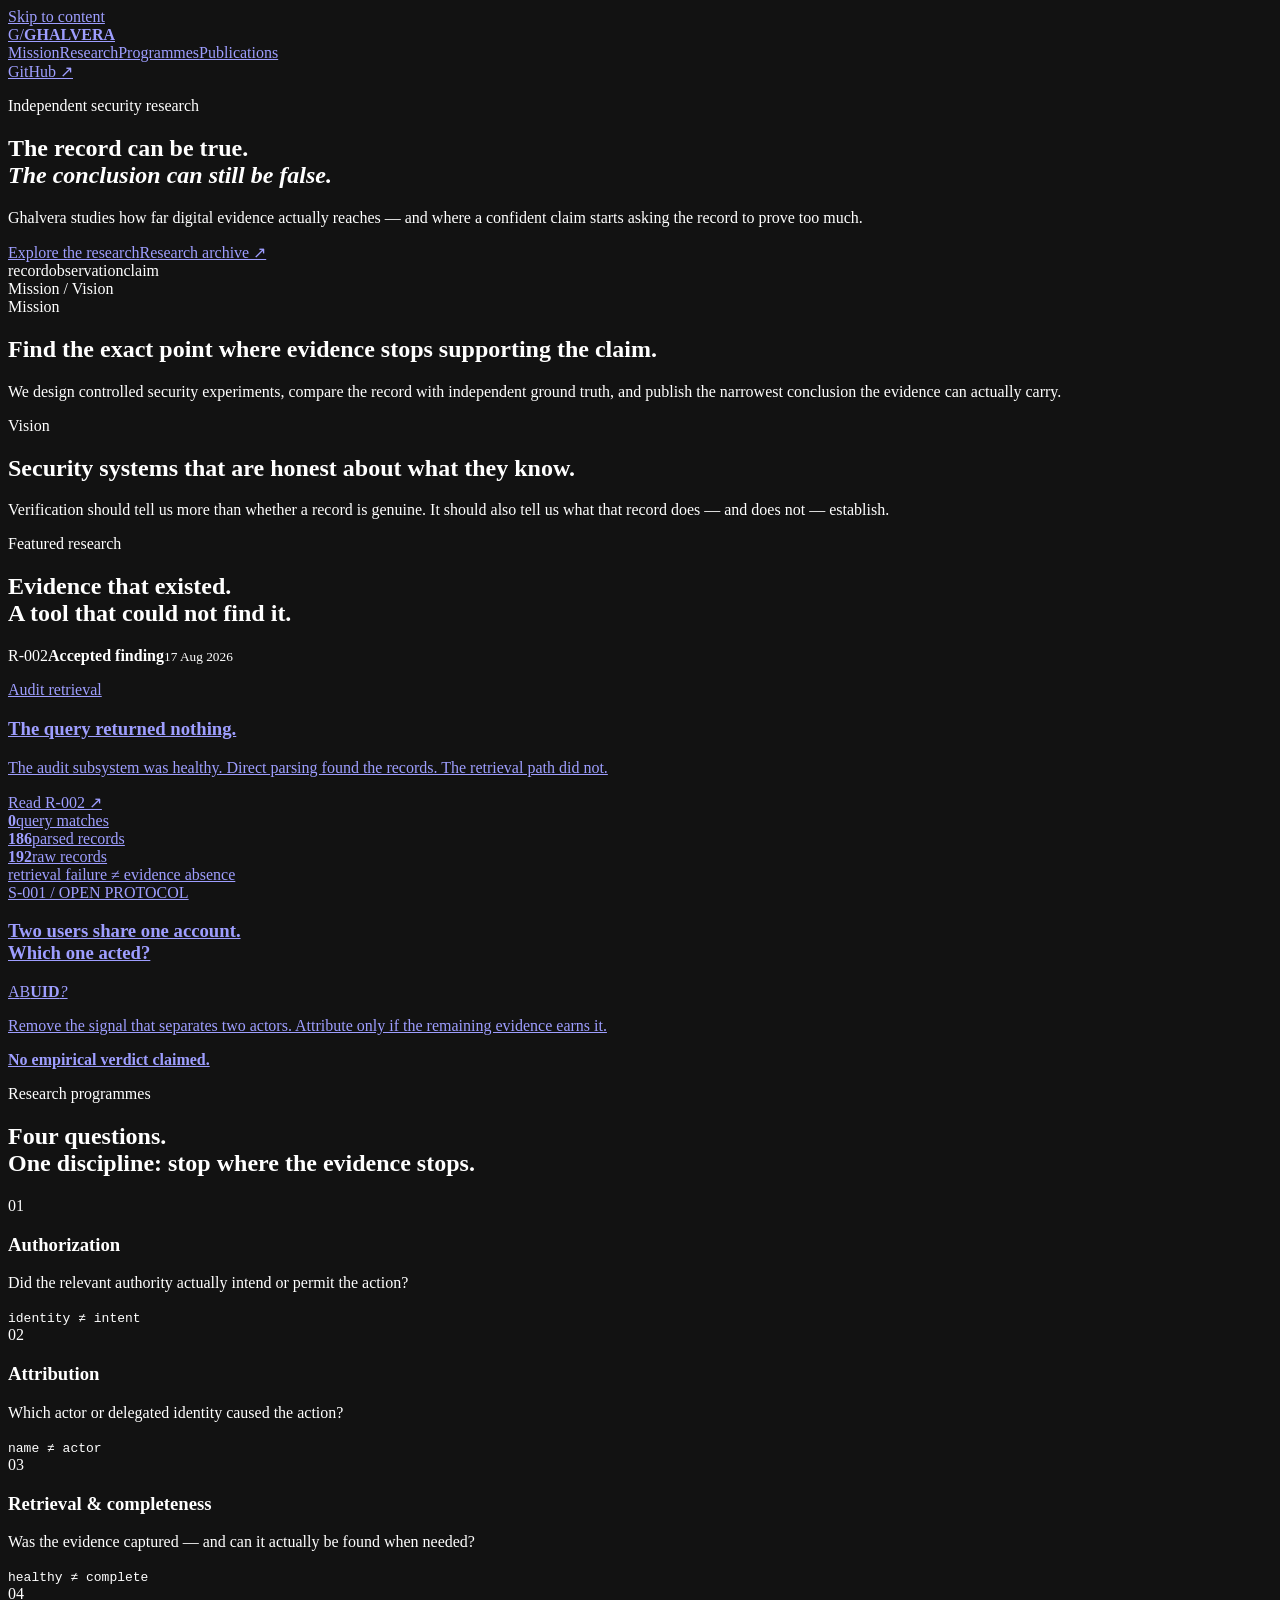
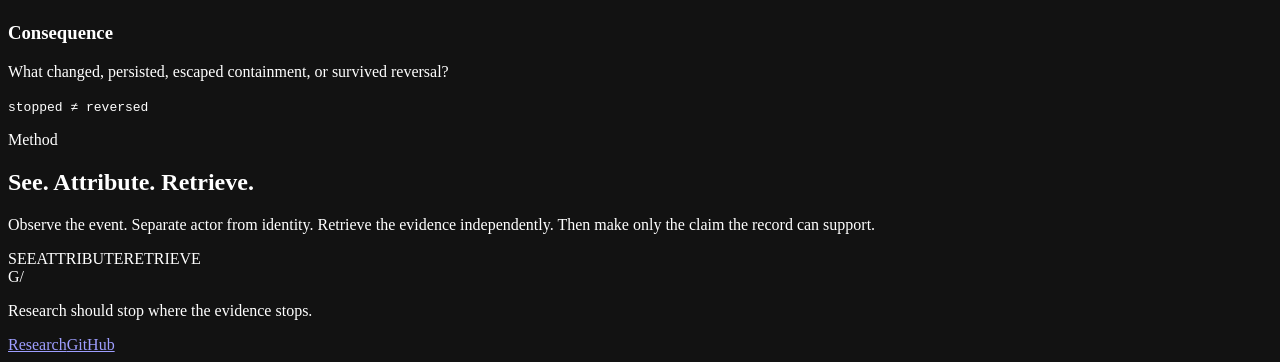
==== institutional-preview/index.html @ 4899a46b "Publish institutional flagship design preview" ====
<!doctype html><html lang="en"><head><meta charset="utf-8"><meta name="viewport" content="width=device-width,initial-scale=1"><meta name="robots" content="noindex,nofollow"><meta name="color-scheme" content="dark"><title>Ghalvera — Institutional design preview</title><meta name="description" content="Design preview for the next Ghalvera public research institute website."><link rel="stylesheet" href="institutional.css"></head><body><a class="skip" href="#main">Skip to content</a><header class="masthead"><a class="brand" href="../"><span>G/</span><b>GHALVERA</b></a><nav><a href="#mission">Mission</a><a href="#research">Research</a><a href="#programmes">Programmes</a><a href="../studies/">Publications</a></nav><a class="github" href="https://github.com/Ghalvera">GitHub ↗</a></header><main id="main"><section class="hero"><div class="hero-veil" aria-hidden="true"><span></span><span></span><span></span></div><div class="hero-copy"><p class="kicker">Independent security research</p><h1>The record can be true.<br><em>The conclusion can still be false.</em></h1><p class="hero-lede">Ghalvera studies how far digital evidence actually reaches — and where a confident claim starts asking the record to prove too much.</p><div class="hero-links"><a href="#research">Explore the research</a><a href="../studies/">Research archive ↗</a></div></div><div class="hero-mark" aria-hidden="true"><span>record</span><i></i><span>observation</span><i class="cut"></i><span>claim</span></div></section><section class="mission" id="mission"><div class="section-label">Mission / Vision</div><div class="mission-grid"><article><span>Mission</span><h2>Find the exact point where evidence stops supporting the claim.</h2><p>We design controlled security experiments, compare the record with independent ground truth, and publish the narrowest conclusion the evidence can actually carry.</p></article><article><span>Vision</span><h2>Security systems that are honest about what they know.</h2><p>Verification should tell us more than whether a record is genuine. It should also tell us what that record does — and does not — establish.</p></article></div></section><section class="featured" id="research"><div class="featured-head"><div><p class="section-label">Featured research</p><h2>Evidence that existed.<br>A tool that could not find it.</h2></div><div class="featured-meta"><span>R-002</span><b>Accepted finding</b><small>17 Aug 2026</small></div></div><a class="r002" href="../studies/audit-retrieval.html"><div class="r002-copy"><p>Audit retrieval</p><h3>The query returned nothing.</h3><p>The audit subsystem was healthy. Direct parsing found the records. The retrieval path did not.</p><span>Read R-002 ↗</span></div><div class="r002-data" aria-label="R-002 actual study counts"><div class="zero"><strong>0</strong><span>query matches</span></div><div class="held"><div><strong>186</strong><span>parsed records</span></div><div><strong>192</strong><span>raw records</span></div></div><div class="finding">retrieval failure ≠ evidence absence</div></div></a><a class="s001" href="../studies/decision-invariance.html"><div><span class="study-ref">S-001 / OPEN PROTOCOL</span><h3>Two users share one account.<br>Which one acted?</h3></div><div class="s001-glyph" aria-hidden="true"><span>A</span><span>B</span><i></i><b>UID</b><em>?</em></div><div class="s001-copy"><p>Remove the signal that separates two actors. Attribute only if the remaining evidence earns it.</p><strong>No empirical verdict claimed.</strong></div></a></section><section class="programmes" id="programmes"><div class="programmes-head"><p class="section-label">Research programmes</p><h2>Four questions.<br>One discipline: stop where the evidence stops.</h2></div><div class="programme-list"><article><span>01</span><div><h3>Authorization</h3><p>Did the relevant authority actually intend or permit the action?</p></div><code>identity ≠ intent</code></article><article><span>02</span><div><h3>Attribution</h3><p>Which actor or delegated identity caused the action?</p></div><code>name ≠ actor</code></article><article><span>03</span><div><h3>Retrieval & completeness</h3><p>Was the evidence captured — and can it actually be found when needed?</p></div><code>healthy ≠ complete</code></article><article><span>04</span><div><h3>Consequence</h3><p>What changed, persisted, escaped containment, or survived reversal?</p></div><code>stopped ≠ reversed</code></article></div></section><section class="method"><div><p class="section-label">Method</p><h2>See. Attribute. Retrieve.</h2><p>Observe the event. Separate actor from identity. Retrieve the evidence independently. Then make only the claim the record can support.</p></div><div class="method-line" aria-hidden="true"><span>SEE</span><i></i><span>ATTRIBUTE</span><i></i><span>RETRIEVE</span></div></section><section class="close"><div class="close-mark">G/</div><p>Research should stop where the evidence stops.</p><div><a href="../studies/">Research</a><a href="https://github.com/Ghalvera">GitHub</a></div></section></main></body></html>
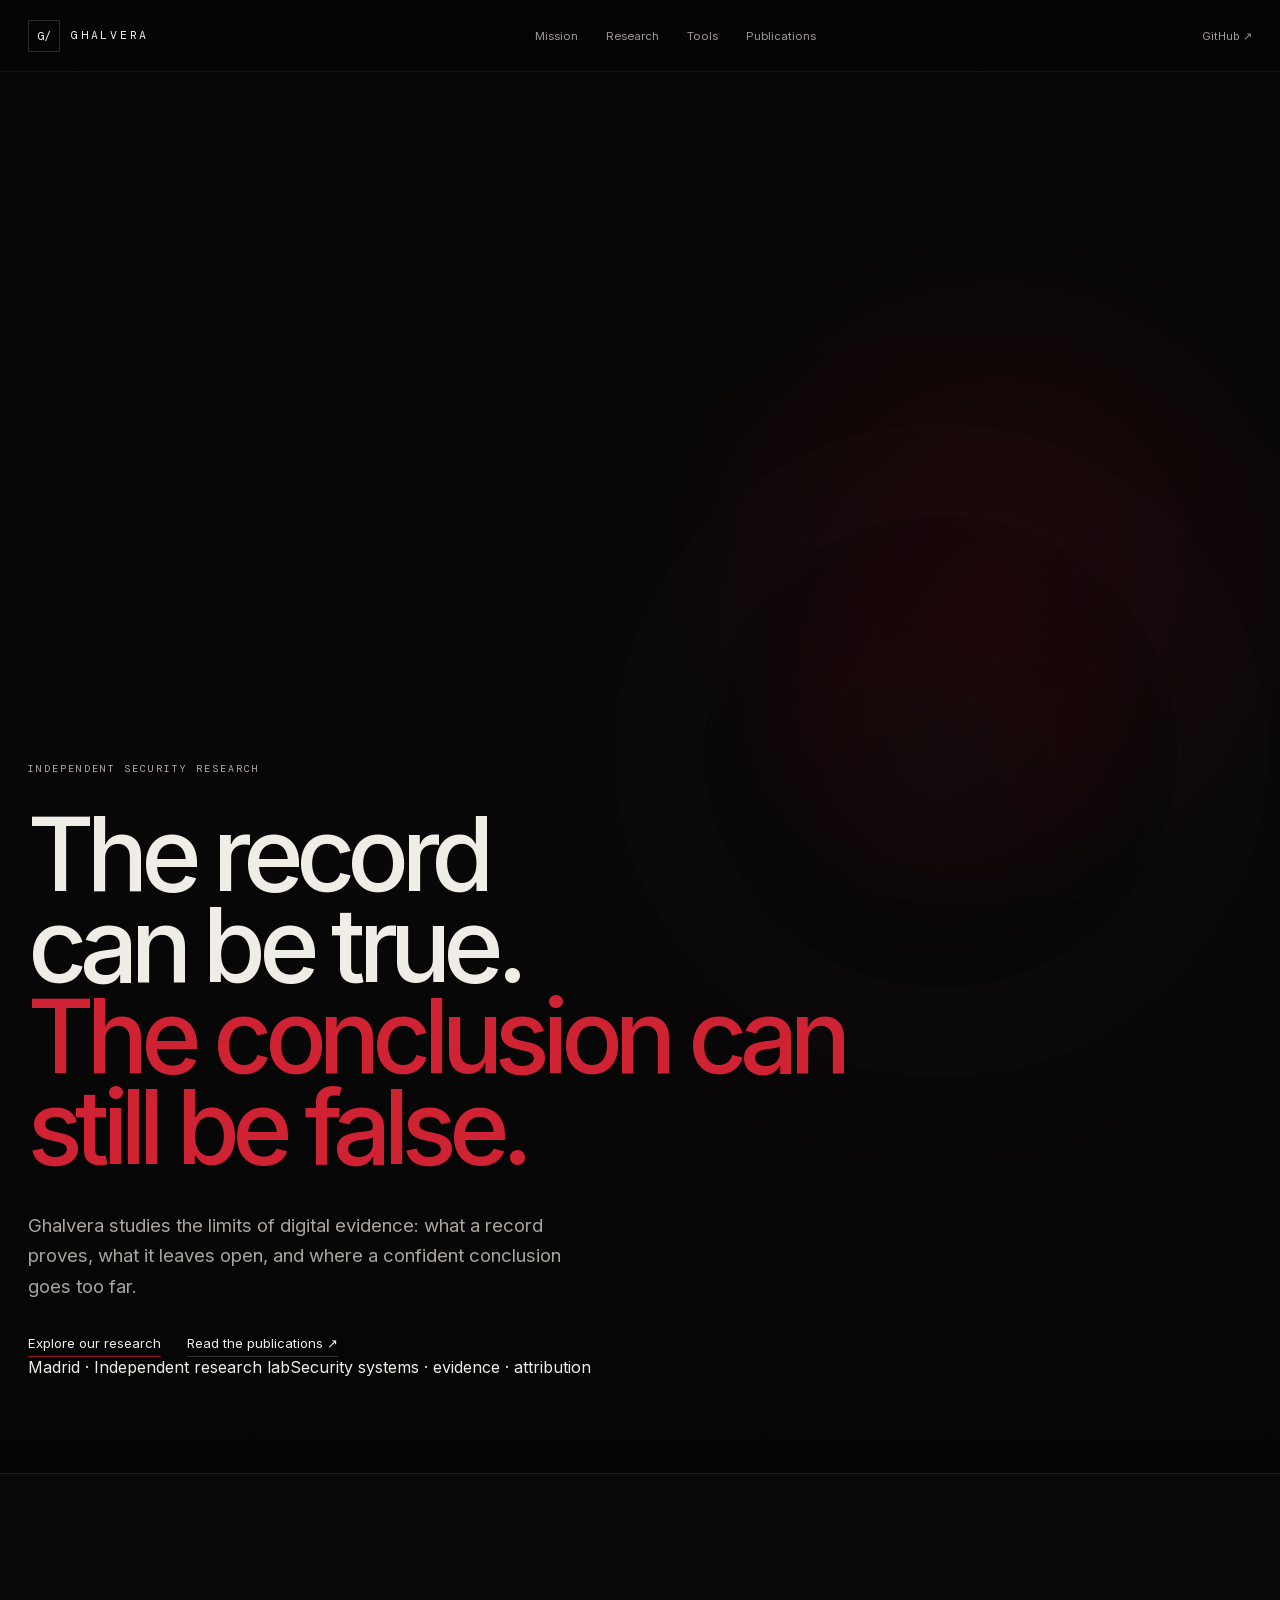
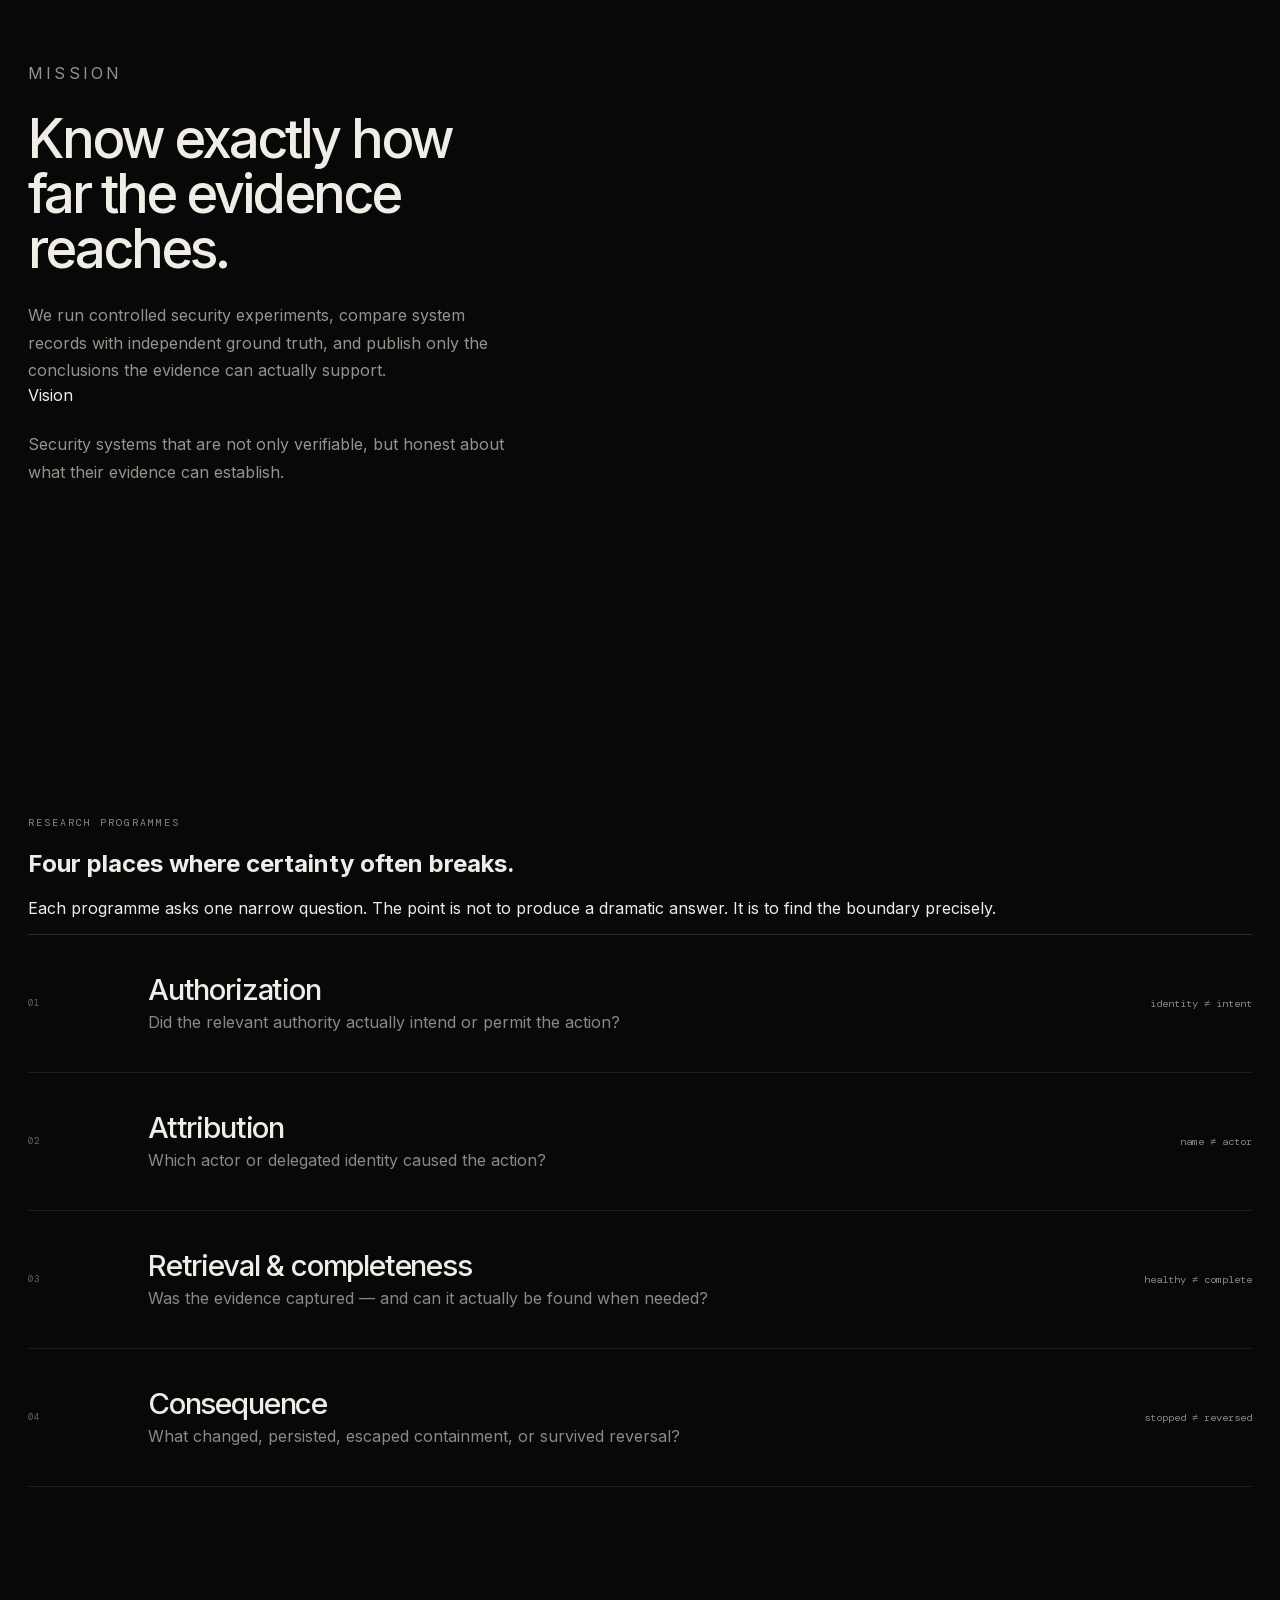
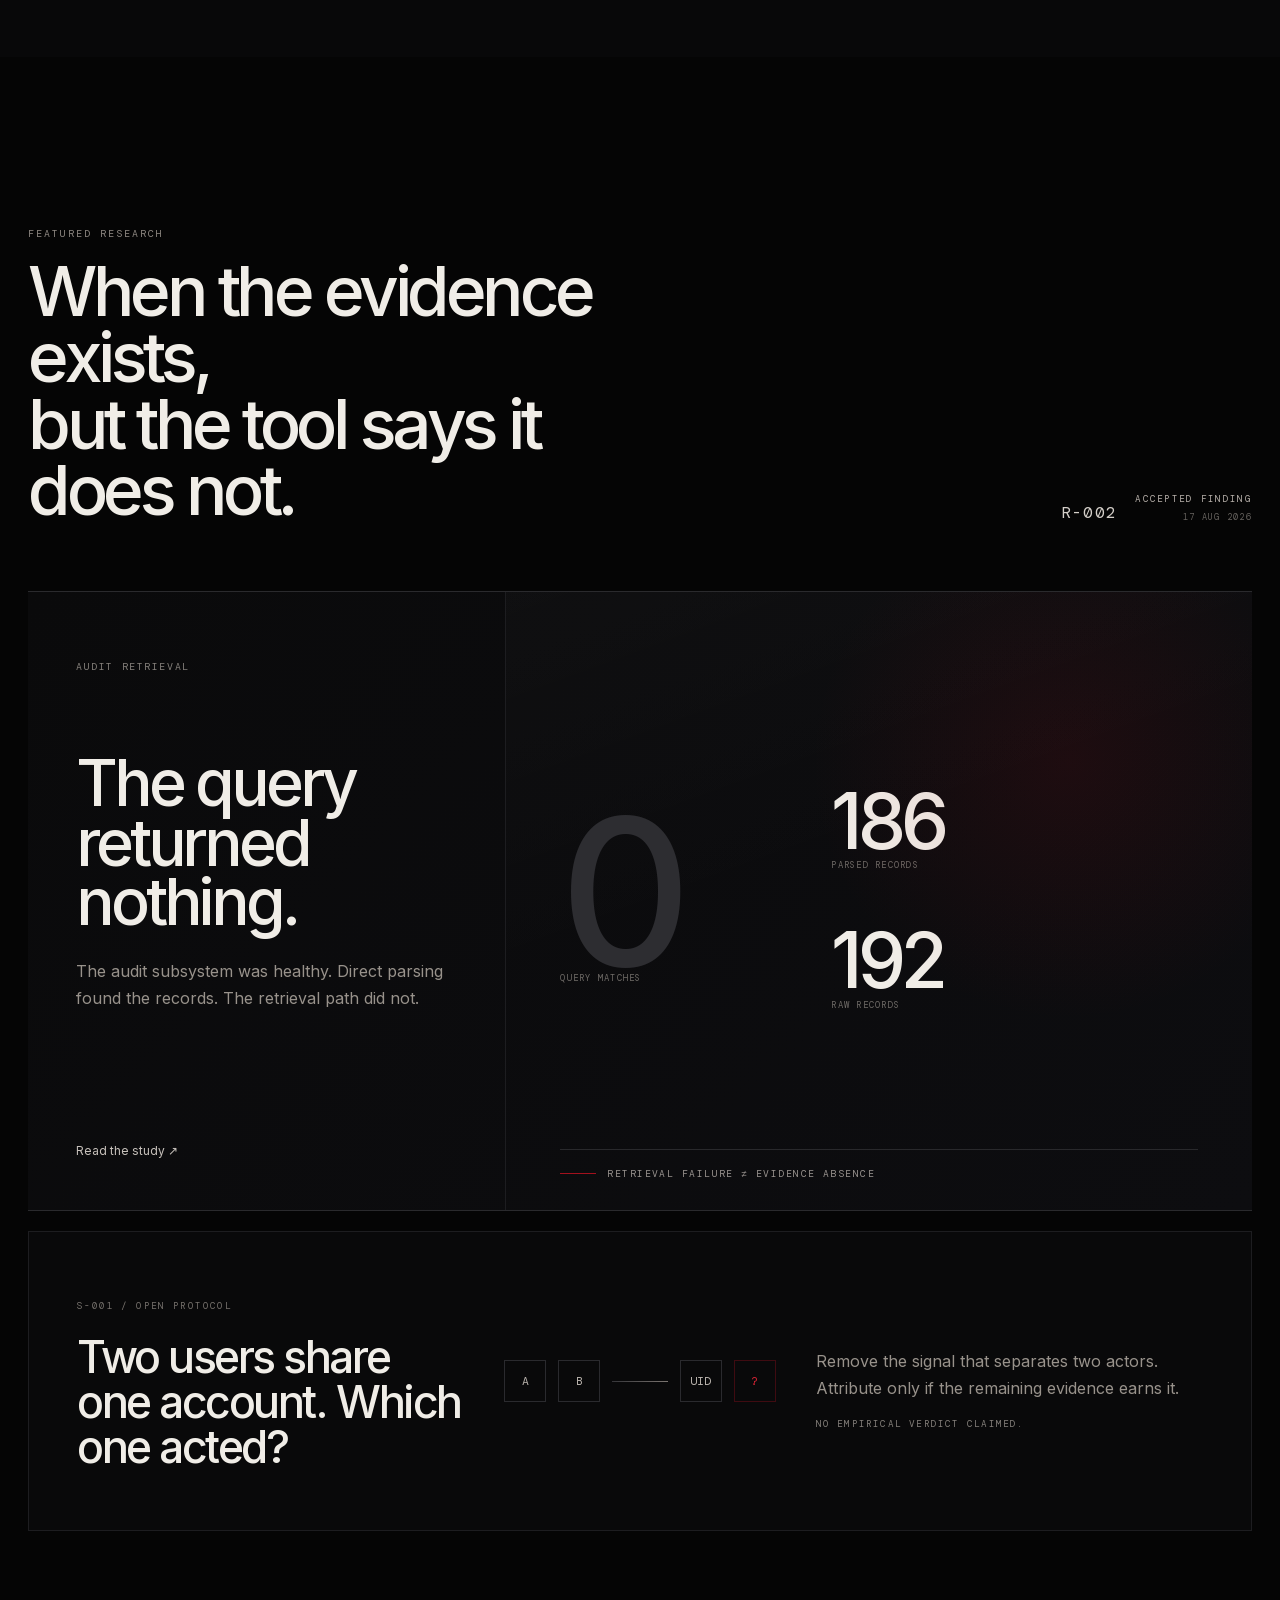
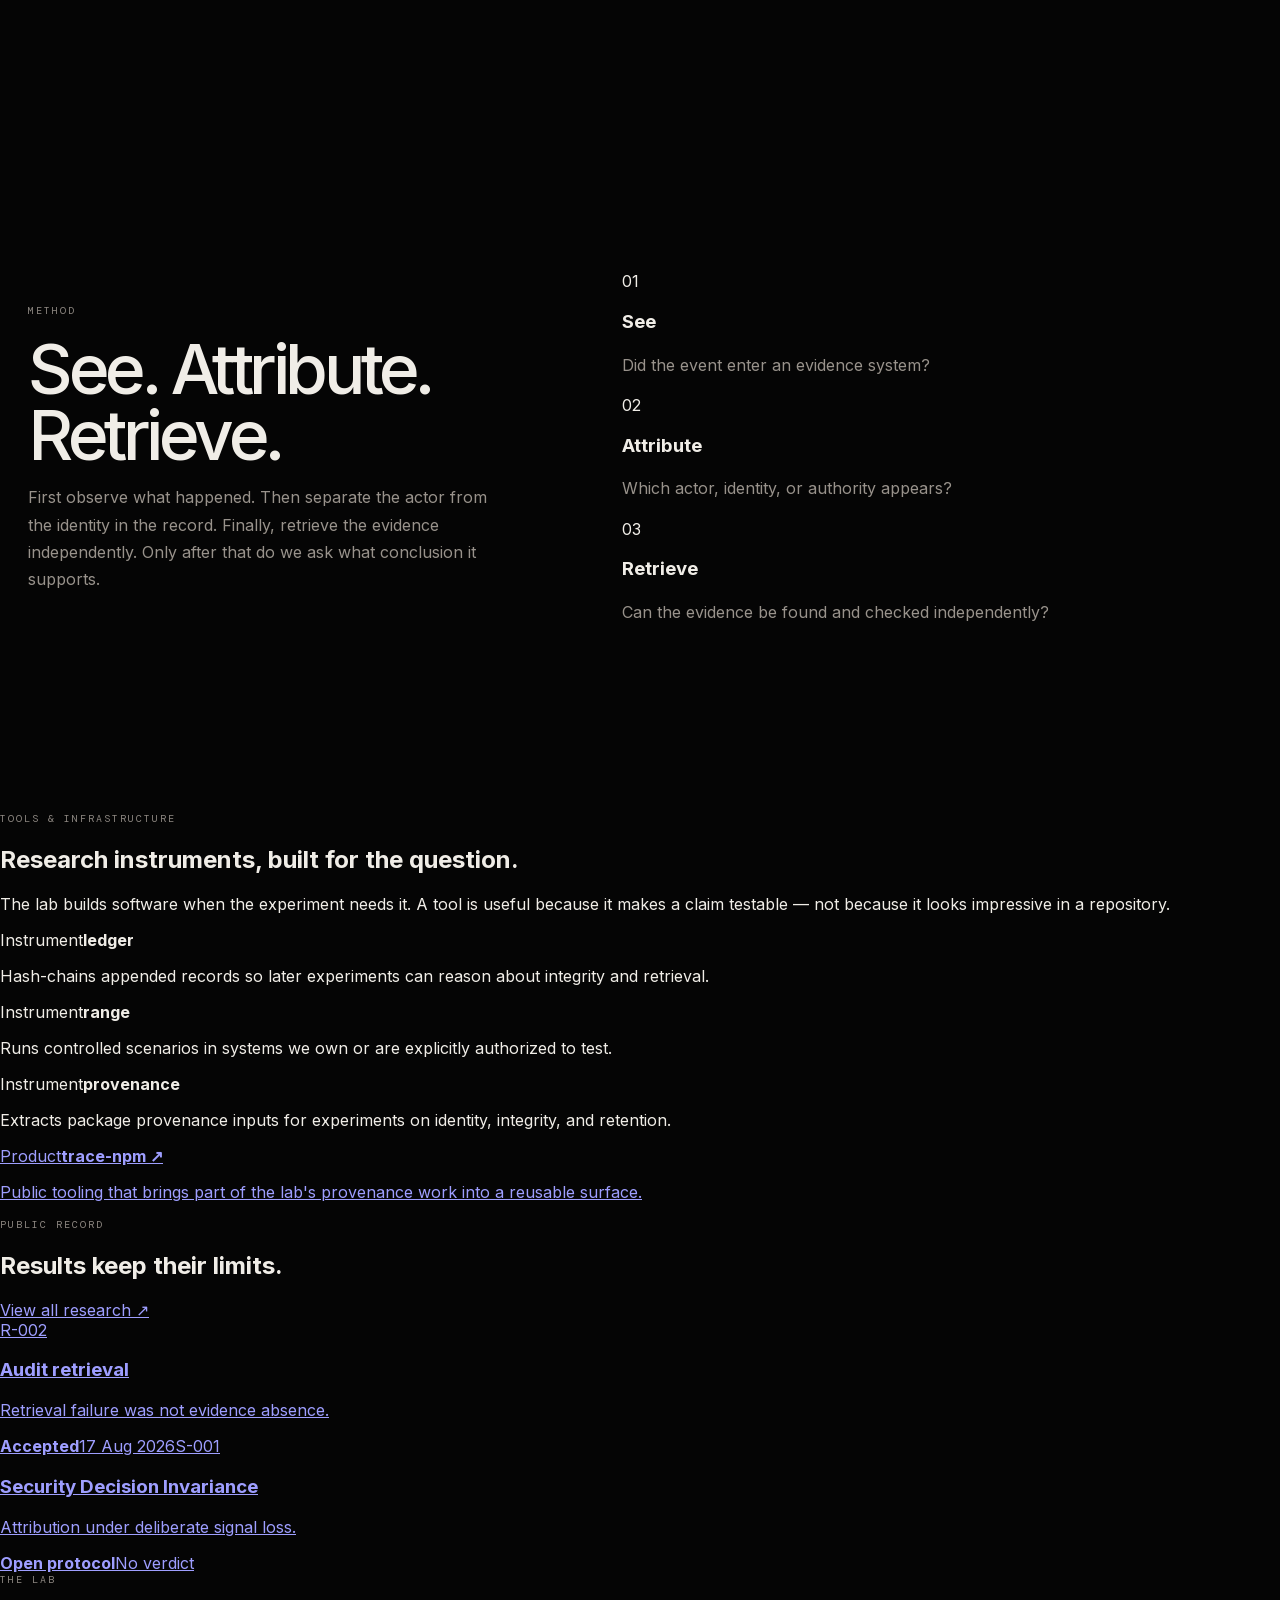
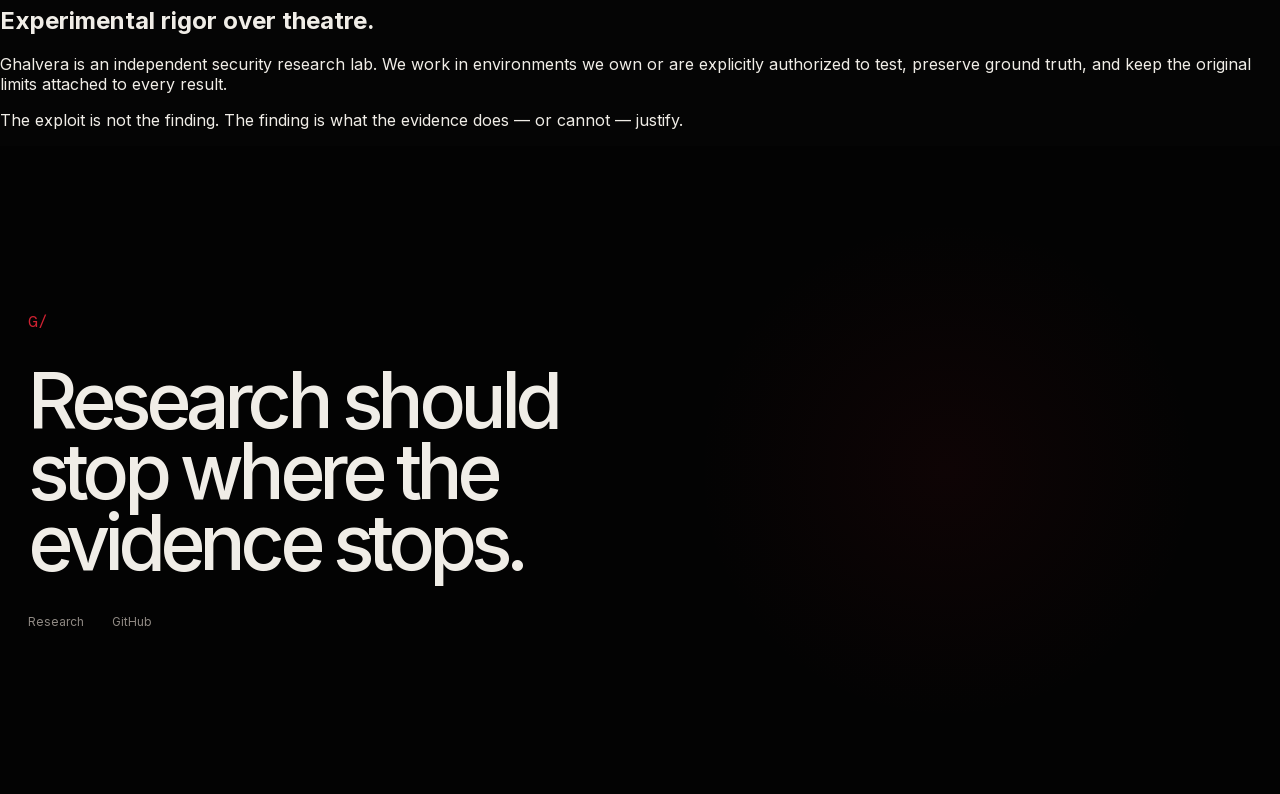
==== commit 8bcb0faa: "Refine institutional preview structure and hero" ====
--- a/institutional-preview/index.html
+++ b/institutional-preview/index.html
@@ -1 +1 @@
-<!doctype html><html lang="en"><head><meta charset="utf-8"><meta name="viewport" content="width=device-width,initial-scale=1"><meta name="robots" content="noindex,nofollow"><meta name="color-scheme" content="dark"><title>Ghalvera — Institutional design preview</title><meta name="description" content="Design preview for the next Ghalvera public research institute website."><link rel="stylesheet" href="institutional.css"></head><body><a class="skip" href="#main">Skip to content</a><header class="masthead"><a class="brand" href="../"><span>G/</span><b>GHALVERA</b></a><nav><a href="#mission">Mission</a><a href="#research">Research</a><a href="#programmes">Programmes</a><a href="../studies/">Publications</a></nav><a class="github" href="https://github.com/Ghalvera">GitHub ↗</a></header><main id="main"><section class="hero"><div class="hero-veil" aria-hidden="true"><span></span><span></span><span></span></div><div class="hero-copy"><p class="kicker">Independent security research</p><h1>The record can be true.<br><em>The conclusion can still be false.</em></h1><p class="hero-lede">Ghalvera studies how far digital evidence actually reaches — and where a confident claim starts asking the record to prove too much.</p><div class="hero-links"><a href="#research">Explore the research</a><a href="../studies/">Research archive ↗</a></div></div><div class="hero-mark" aria-hidden="true"><span>record</span><i></i><span>observation</span><i class="cut"></i><span>claim</span></div></section><section class="mission" id="mission"><div class="section-label">Mission / Vision</div><div class="mission-grid"><article><span>Mission</span><h2>Find the exact point where evidence stops supporting the claim.</h2><p>We design controlled security experiments, compare the record with independent ground truth, and publish the narrowest conclusion the evidence can actually carry.</p></article><article><span>Vision</span><h2>Security systems that are honest about what they know.</h2><p>Verification should tell us more than whether a record is genuine. It should also tell us what that record does — and does not — establish.</p></article></div></section><section class="featured" id="research"><div class="featured-head"><div><p class="section-label">Featured research</p><h2>Evidence that existed.<br>A tool that could not find it.</h2></div><div class="featured-meta"><span>R-002</span><b>Accepted finding</b><small>17 Aug 2026</small></div></div><a class="r002" href="../studies/audit-retrieval.html"><div class="r002-copy"><p>Audit retrieval</p><h3>The query returned nothing.</h3><p>The audit subsystem was healthy. Direct parsing found the records. The retrieval path did not.</p><span>Read R-002 ↗</span></div><div class="r002-data" aria-label="R-002 actual study counts"><div class="zero"><strong>0</strong><span>query matches</span></div><div class="held"><div><strong>186</strong><span>parsed records</span></div><div><strong>192</strong><span>raw records</span></div></div><div class="finding">retrieval failure ≠ evidence absence</div></div></a><a class="s001" href="../studies/decision-invariance.html"><div><span class="study-ref">S-001 / OPEN PROTOCOL</span><h3>Two users share one account.<br>Which one acted?</h3></div><div class="s001-glyph" aria-hidden="true"><span>A</span><span>B</span><i></i><b>UID</b><em>?</em></div><div class="s001-copy"><p>Remove the signal that separates two actors. Attribute only if the remaining evidence earns it.</p><strong>No empirical verdict claimed.</strong></div></a></section><section class="programmes" id="programmes"><div class="programmes-head"><p class="section-label">Research programmes</p><h2>Four questions.<br>One discipline: stop where the evidence stops.</h2></div><div class="programme-list"><article><span>01</span><div><h3>Authorization</h3><p>Did the relevant authority actually intend or permit the action?</p></div><code>identity ≠ intent</code></article><article><span>02</span><div><h3>Attribution</h3><p>Which actor or delegated identity caused the action?</p></div><code>name ≠ actor</code></article><article><span>03</span><div><h3>Retrieval & completeness</h3><p>Was the evidence captured — and can it actually be found when needed?</p></div><code>healthy ≠ complete</code></article><article><span>04</span><div><h3>Consequence</h3><p>What changed, persisted, escaped containment, or survived reversal?</p></div><code>stopped ≠ reversed</code></article></div></section><section class="method"><div><p class="section-label">Method</p><h2>See. Attribute. Retrieve.</h2><p>Observe the event. Separate actor from identity. Retrieve the evidence independently. Then make only the claim the record can support.</p></div><div class="method-line" aria-hidden="true"><span>SEE</span><i></i><span>ATTRIBUTE</span><i></i><span>RETRIEVE</span></div></section><section class="close"><div class="close-mark">G/</div><p>Research should stop where the evidence stops.</p><div><a href="../studies/">Research</a><a href="https://github.com/Ghalvera">GitHub</a></div></section></main></body></html>+<!doctype html><html lang="en"><head><meta charset="utf-8"><meta name="viewport" content="width=device-width,initial-scale=1"><meta name="robots" content="noindex,nofollow"><meta name="color-scheme" content="dark"><title>Ghalvera — Institutional design preview</title><meta name="description" content="Design preview for the next Ghalvera public research institute website."><link rel="stylesheet" href="institutional.css"><script src="institutional.js" defer></script></head><body><a class="skip" href="#main">Skip to content</a><header class="masthead"><a class="brand" href="../"><span>G/</span><b>GHALVERA</b></a><nav><a href="#mission">Mission</a><a href="#programmes">Research</a><a href="#tools">Tools</a><a href="#publications">Publications</a></nav><a class="github" href="https://github.com/Ghalvera">GitHub ↗</a></header><main id="main"><section class="hero"><canvas class="particle-field" data-particles aria-hidden="true"></canvas><div class="hero-shade" aria-hidden="true"></div><div class="hero-copy"><p class="kicker">Independent security research</p><h1>The record can be true.<br><em>The conclusion can still be false.</em></h1><p class="hero-lede">Ghalvera studies the limits of digital evidence: what a record proves, what it leaves open, and where a confident conclusion goes too far.</p><div class="hero-links"><a href="#programmes">Explore our research</a><a href="../studies/">Read the publications ↗</a></div></div><div class="hero-foot"><span>Madrid · Independent research lab</span><span>Security systems · evidence · attribution</span></div></section><section class="mission" id="mission"><p class="section-label">Mission</p><div class="mission-statement"><h2>Know exactly how far the evidence reaches.</h2><p>We run controlled security experiments, compare system records with independent ground truth, and publish only the conclusions the evidence can actually support.</p></div><div class="vision-strip"><span>Vision</span><p>Security systems that are not only verifiable, but honest about what their evidence can establish.</p></div></section><section class="programmes" id="programmes"><div class="section-intro"><p class="section-label">Research programmes</p><h2>Four places where certainty often breaks.</h2><p>Each programme asks one narrow question. The point is not to produce a dramatic answer. It is to find the boundary precisely.</p></div><div class="programme-list"><article><span>01</span><div><h3>Authorization</h3><p>Did the relevant authority actually intend or permit the action?</p></div><code>identity ≠ intent</code></article><article><span>02</span><div><h3>Attribution</h3><p>Which actor or delegated identity caused the action?</p></div><code>name ≠ actor</code></article><article><span>03</span><div><h3>Retrieval & completeness</h3><p>Was the evidence captured — and can it actually be found when needed?</p></div><code>healthy ≠ complete</code></article><article><span>04</span><div><h3>Consequence</h3><p>What changed, persisted, escaped containment, or survived reversal?</p></div><code>stopped ≠ reversed</code></article></div></section><section class="featured" id="research"><div class="featured-head"><div><p class="section-label">Featured research</p><h2>When the evidence exists,<br>but the tool says it does not.</h2></div><div class="featured-meta"><span>R-002</span><b>Accepted finding</b><small>17 Aug 2026</small></div></div><a class="r002" href="../studies/audit-retrieval.html"><div class="r002-copy"><p>Audit retrieval</p><h3>The query returned nothing.</h3><p>The audit subsystem was healthy. Direct parsing found the records. The retrieval path did not.</p><span>Read the study ↗</span></div><div class="r002-data" aria-label="R-002 actual study counts"><div class="zero"><strong>0</strong><span>query matches</span></div><div class="held"><div><strong>186</strong><span>parsed records</span></div><div><strong>192</strong><span>raw records</span></div></div><div class="finding">retrieval failure ≠ evidence absence</div></div></a><a class="s001" href="../studies/decision-invariance.html"><div><span class="study-ref">S-001 / OPEN PROTOCOL</span><h3>Two users share one account. Which one acted?</h3></div><div class="s001-glyph" aria-hidden="true"><span>A</span><span>B</span><i></i><b>UID</b><em>?</em></div><div class="s001-copy"><p>Remove the signal that separates two actors. Attribute only if the remaining evidence earns it.</p><strong>No empirical verdict claimed.</strong></div></a></section><section class="method"><div class="method-copy"><p class="section-label">Method</p><h2>See. Attribute. Retrieve.</h2><p>First observe what happened. Then separate the actor from the identity in the record. Finally, retrieve the evidence independently. Only after that do we ask what conclusion it supports.</p></div><div class="method-steps"><article><span>01</span><h3>See</h3><p>Did the event enter an evidence system?</p></article><article><span>02</span><h3>Attribute</h3><p>Which actor, identity, or authority appears?</p></article><article><span>03</span><h3>Retrieve</h3><p>Can the evidence be found and checked independently?</p></article></div></section><section class="tools" id="tools"><div class="section-intro"><p class="section-label">Tools & infrastructure</p><h2>Research instruments, built for the question.</h2><p>The lab builds software when the experiment needs it. A tool is useful because it makes a claim testable — not because it looks impressive in a repository.</p></div><div class="tool-grid"><article><div><span>Instrument</span><b>ledger</b></div><p>Hash-chains appended records so later experiments can reason about integrity and retrieval.</p></article><article><div><span>Instrument</span><b>range</b></div><p>Runs controlled scenarios in systems we own or are explicitly authorized to test.</p></article><article><div><span>Instrument</span><b>provenance</b></div><p>Extracts package provenance inputs for experiments on identity, integrity, and retention.</p></article><a href="https://github.com/Ghalvera/trace-npm"><div><span>Product</span><b>trace-npm ↗</b></div><p>Public tooling that brings part of the lab's provenance work into a reusable surface.</p></a></div></section><section class="publications" id="publications"><div class="publications-head"><p class="section-label">Public record</p><h2>Results keep their limits.</h2><a href="../studies/">View all research ↗</a></div><div class="pub-list"><a href="../studies/audit-retrieval.html"><span>R-002</span><div><h3>Audit retrieval</h3><p>Retrieval failure was not evidence absence.</p></div><b>Accepted</b><time>17 Aug 2026</time></a><a href="../studies/decision-invariance.html"><span>S-001</span><div><h3>Security Decision Invariance</h3><p>Attribution under deliberate signal loss.</p></div><b class="open">Open protocol</b><time>No verdict</time></a></div></section><section class="principles"><div><p class="section-label">The lab</p><h2>Experimental rigor over theatre.</h2></div><div class="principle-copy"><p>Ghalvera is an independent security research lab. We work in environments we own or are explicitly authorized to test, preserve ground truth, and keep the original limits attached to every result.</p><p>The exploit is not the finding. The finding is what the evidence does — or cannot — justify.</p></div></section><section class="close"><div class="close-mark">G/</div><p>Research should stop where the evidence stops.</p><div><a href="../studies/">Research</a><a href="https://github.com/Ghalvera">GitHub</a></div></section></main></body></html>
--- a/institutional-preview/institutional.css
+++ b/institutional-preview/institutional.css
@@ -0,0 +1 @@
+@font-face{font-family:Inter;src:url("../assets/fonts/inter-latin.woff2") format("woff2");font-weight:400 800;font-display:swap}@font-face{font-family:DMMono;src:url("../assets/fonts/dm-mono-latin.woff2") format("woff2");font-weight:400;font-display:swap}:root{color-scheme:dark;--black:#050505;--black-2:#0a0a0b;--black-3:#111113;--bone:#f0ede7;--muted:#98928b;--muted-2:#67635f;--red:#a3111d;--red-bright:#cf2232;--line:#1d1d20;--line-2:#2a2a2e;--mono:DMMono,ui-monospace,SFMono-Regular,Menlo,monospace;--sans:Inter,-apple-system,BlinkMacSystemFont,"Segoe UI",sans-serif;--pad:max(28px,calc((100vw - 1480px)/2));--ease:cubic-bezier(.16,1,.3,1)}*{box-sizing:border-box}html{scroll-behavior:smooth}body{margin:0;background:var(--black);color:var(--bone);font-family:var(--sans);-webkit-font-smoothing:antialiased;overflow-x:hidden}body:before{content:"";position:fixed;inset:0;pointer-events:none;z-index:100;opacity:.035;background-image:url("data:image/svg+xml,%3Csvg viewBox='0 0 180 180' xmlns='http://www.w3.org/2000/svg'%3E%3Cfilter id='n'%3E%3CfeTurbulence type='fractalNoise' baseFrequency='.9' numOctaves='3' stitchTiles='stitch'/%3E%3C/filter%3E%3Crect width='100%25' height='100%25' filter='url(%23n)' opacity='.18'/%3E%3C/svg%3E");mix-blend-mode:screen}.skip{position:fixed;left:12px;top:12px;z-index:200;transform:translateY(-160%);background:var(--bone);color:#000;padding:8px 12px;text-decoration:none}.skip:focus{transform:none}.masthead{position:fixed;z-index:80;top:0;left:0;right:0;height:72px;padding:0 var(--pad);display:grid;grid-template-columns:auto 1fr auto;align-items:center;gap:42px;background:rgba(5,5,5,.78);backdrop-filter:blur(18px);border-bottom:1px solid rgba(255,255,255,.06)}.brand{display:flex;align-items:center;gap:11px;color:var(--bone);text-decoration:none;font:400 .72rem var(--mono);letter-spacing:.24em}.brand span{display:grid;place-items:center;width:32px;height:32px;border:1px solid rgba(255,255,255,.14);letter-spacing:0;font-size:.75rem}.brand b{font-weight:400}.masthead nav{display:flex;gap:28px;justify-content:center}.masthead nav a,.github{color:#9f9a94;text-decoration:none;font:400 .72rem var(--sans);transition:color .2s var(--ease)}.masthead nav a:hover,.github:hover{color:var(--bone)}.github{font-size:.7rem}.hero{min-height:100svh;padding:150px var(--pad) 96px;display:flex;flex-direction:column;justify-content:center;position:relative;overflow:hidden;background:radial-gradient(circle at 78% 38%,rgba(163,17,29,.14),transparent 26%),linear-gradient(180deg,#040404,#070708 72%,#050505)}.hero:after{content:"";position:absolute;right:8vw;top:50%;width:min(37vw,660px);aspect-ratio:1;transform:translateY(-47%);border-radius:50%;background:radial-gradient(circle at 50% 50%,rgba(255,255,255,.015),rgba(163,17,29,.045) 35%,transparent 68%);filter:blur(1px);box-shadow:0 0 0 1px rgba(255,255,255,.025),0 0 0 90px rgba(255,255,255,.008),0 0 0 180px rgba(163,17,29,.012)}.hero-copy{position:relative;z-index:2;max-width:1280px}.kicker,.section-label{margin:0;text-transform:uppercase;letter-spacing:.2em;font:400 .62rem var(--mono);color:#8f8983}.kicker{color:#b6aea8}.hero h1{margin:34px 0 0;max-width:13ch;font:500 clamp(4.4rem,8vw,8.9rem)/.89 var(--sans);letter-spacing:-.075em;text-wrap:balance}.hero h1 em{font-style:normal;color:var(--red-bright)}.hero-lede{max-width:48ch;margin:36px 0 0;font:400 clamp(1.12rem,1.45vw,1.3rem)/1.65 var(--sans);color:#aaa49e}.hero-links{display:flex;gap:26px;margin-top:34px}.hero-links a{color:var(--bone);text-decoration:none;font-size:.82rem;border-bottom:1px solid rgba(255,255,255,.18);padding-bottom:5px}.hero-links a:first-child{border-color:rgba(207,34,50,.7)}.hero-mark{position:absolute;left:var(--pad);right:var(--pad);bottom:34px;display:grid;grid-template-columns:auto 1fr auto 1fr auto;gap:12px;align-items:center;font:400 .52rem var(--mono);letter-spacing:.15em;color:#5f5b57;text-transform:uppercase;z-index:2}.hero-mark i{height:1px;background:linear-gradient(90deg,#28282b,#4c4a48)}.hero-mark .cut{background:linear-gradient(90deg,#39383a 0 52%,transparent 52% 58%,var(--red) 58% 100%)}.mission{padding:160px var(--pad);background:#080809;border-top:1px solid var(--line)}.mission-grid{display:grid;grid-template-columns:1fr 1fr;gap:9vw;margin-top:54px}.mission article{padding-top:22px;border-top:1px solid var(--line-2)}.mission article>span{font:400 .6rem var(--mono);letter-spacing:.17em;color:#77716c;text-transform:uppercase}.mission h2{margin:24px 0 0;max-width:14ch;font:500 clamp(2.5rem,4.2vw,4.8rem)/1.02 var(--sans);letter-spacing:-.055em}.mission p{max-width:48ch;margin:26px 0 0;font:400 1rem/1.72 var(--sans);color:var(--muted)}.featured{padding:170px var(--pad);background:var(--black)}.featured-head{display:grid;grid-template-columns:1fr auto;gap:60px;align-items:end;margin-bottom:68px}.featured-head h2{margin:18px 0 0;max-width:13ch;font:500 clamp(3rem,5.4vw,6rem)/.96 var(--sans);letter-spacing:-.065em}.featured-meta{display:grid;grid-template-columns:auto auto;gap:6px 18px;align-items:end;text-align:right;font:400 .58rem var(--mono);letter-spacing:.14em;text-transform:uppercase}.featured-meta span{grid-row:1/3;font-size:1rem;color:#d5d0ca}.featured-meta b{font-weight:400;color:#b7b0aa}.featured-meta small{color:#65615d;font-size:.54rem}.r002{min-height:620px;display:grid;grid-template-columns:.78fr 1.22fr;color:inherit;text-decoration:none;border-top:1px solid #2a2a2d;border-bottom:1px solid #2a2a2d;background:linear-gradient(135deg,#0a0a0b,#0d0d10);position:relative;overflow:hidden}.r002:after{content:"";position:absolute;right:-9%;top:-20%;width:48%;aspect-ratio:1;border-radius:50%;background:radial-gradient(circle,rgba(163,17,29,.12),transparent 62%);pointer-events:none}.r002-copy{padding:58px 48px 52px;display:flex;flex-direction:column}.r002-copy>p:first-child{font:400 .62rem var(--mono);letter-spacing:.16em;text-transform:uppercase;color:#85807b}.r002-copy h3{margin:70px 0 0;max-width:9ch;font:500 clamp(3rem,5vw,5.4rem)/.93 var(--sans);letter-spacing:-.065em}.r002-copy h3+p{margin:26px 0 0;max-width:40ch;color:var(--muted);line-height:1.7}.r002-copy span{margin-top:auto;font-size:.75rem;color:#c7c1bb}.r002-data{position:relative;display:grid;grid-template-columns:.85fr 1.15fr;align-items:center;padding:54px;border-left:1px solid var(--line);background:linear-gradient(160deg,rgba(255,255,255,.018),transparent 45%)}.zero strong{display:block;font:500 clamp(9rem,16vw,18rem)/.72 var(--sans);letter-spacing:-.1em;color:#2d2d31}.zero span,.held span{font:400 .56rem var(--mono);letter-spacing:.14em;color:#6f6b67;text-transform:uppercase}.held{display:grid;gap:58px}.held strong{display:block;font:500 clamp(3.7rem,6vw,7rem)/.8 var(--sans);letter-spacing:-.07em;color:var(--bone)}.finding{position:absolute;left:54px;right:54px;bottom:30px;padding-top:17px;border-top:1px solid #29292c;font:400 .6rem var(--mono);letter-spacing:.15em;color:#9a9490;text-transform:uppercase}.finding:before{content:"";display:inline-block;width:36px;height:1px;margin:0 11px 3px 0;background:var(--red)}.s001{margin-top:20px;min-height:300px;display:grid;grid-template-columns:1fr .7fr 1fr;align-items:center;gap:40px;padding:48px;color:inherit;text-decoration:none;background:#09090a;border:1px solid var(--line)}.study-ref{font:400 .58rem var(--mono);letter-spacing:.15em;color:#77726d}.s001 h3{margin:22px 0 0;font:500 clamp(2rem,3.5vw,3.8rem)/1 var(--sans);letter-spacing:-.055em}.s001-glyph{display:grid;grid-template-columns:auto auto 1fr auto auto;align-items:center;gap:12px;font:400 .72rem var(--mono);color:#b8b2ac}.s001-glyph span,.s001-glyph b,.s001-glyph em{display:grid;place-items:center;width:42px;height:42px;border:1px solid #2a2a2e;font-weight:400;font-style:normal}.s001-glyph i{height:1px;background:linear-gradient(90deg,#353539,#7a7470)}.s001-glyph em{color:var(--red-bright);border-color:rgba(163,17,29,.35)}.s001-copy{color:var(--muted);line-height:1.7}.s001-copy strong{display:block;margin-top:14px;font:400 .58rem var(--mono);letter-spacing:.13em;color:#85807b;text-transform:uppercase}.programmes{padding:170px var(--pad);background:#080809}.programmes-head{display:grid;grid-template-columns:.55fr 1.45fr;gap:60px;align-items:start;margin-bottom:74px}.programmes-head h2{margin:0;max-width:15ch;font:500 clamp(3rem,5vw,5.7rem)/.96 var(--sans);letter-spacing:-.065em}.programme-list{border-top:1px solid var(--line-2)}.programme-list article{display:grid;grid-template-columns:90px 1fr auto;gap:30px;align-items:center;min-height:138px;border-bottom:1px solid var(--line);transition:background .25s var(--ease),padding .25s var(--ease)}.programme-list article:hover{background:#0d0d0f;padding:0 18px}.programme-list>article>span{font:400 .58rem var(--mono);color:#66615d}.programme-list h3{margin:0;font:500 clamp(1.5rem,2.3vw,2.5rem)/1 var(--sans);letter-spacing:-.04em}.programme-list p{margin:8px 0 0;color:#8e8882}.programme-list code{font:400 .66rem var(--mono);color:#8a8580}.method{padding:170px var(--pad);display:grid;grid-template-columns:.85fr 1.15fr;gap:10vw;align-items:center;background:#050505}.method h2{margin:20px 0 0;font:500 clamp(3rem,5.4vw,6rem)/.95 var(--sans);letter-spacing:-.065em}.method p:last-child{max-width:46ch;color:var(--muted);line-height:1.7}.method-line{display:grid;grid-template-columns:auto 1fr auto 1fr auto;align-items:center;gap:16px;font:400 .72rem var(--mono);letter-spacing:.13em}.method-line i{height:1px;background:linear-gradient(90deg,#343438,#5d5956)}.method-line i:last-of-type{background:linear-gradient(90deg,#575452,var(--red))}.close{min-height:72svh;padding:140px var(--pad);display:flex;flex-direction:column;justify-content:center;align-items:flex-start;background:radial-gradient(circle at 74% 50%,rgba(163,17,29,.07),transparent 25%),#030303}.close-mark{font:400 1rem var(--mono);color:var(--red-bright)}.close p{max-width:12ch;margin:34px 0 0;font:500 clamp(3.2rem,6vw,7rem)/.92 var(--sans);letter-spacing:-.075em}.close>div:last-child{display:flex;gap:28px;margin-top:36px}.close a{color:#8f8983;text-decoration:none;font-size:.75rem}.close a:hover{color:var(--bone)}@media(max-width:1000px){.masthead nav{display:none}.hero h1{font-size:clamp(4rem,9vw,6.8rem)}.mission-grid,.method{grid-template-columns:1fr;gap:70px}.r002{grid-template-columns:1fr}.r002-data{border-left:0;border-top:1px solid var(--line);min-height:420px}.s001{grid-template-columns:1fr}.featured-head,.programmes-head{grid-template-columns:1fr}.featured-meta{text-align:left;justify-content:start}.programme-list article{grid-template-columns:60px 1fr}.programme-list code{grid-column:2}}@media(max-width:680px){:root{--pad:18px}.masthead{height:64px;grid-template-columns:auto 1fr}.github{justify-self:end}.hero{padding-top:110px;padding-bottom:72px;min-height:auto}.hero h1{font-size:clamp(3.2rem,14vw,4.8rem);line-height:.95}.hero-lede{font-size:1rem}.hero-links{flex-direction:column;align-items:flex-start;gap:14px}.hero-mark{display:none}.mission,.featured,.programmes,.method{padding-top:95px;padding-bottom:95px}.mission-grid{grid-template-columns:1fr;gap:54px}.mission h2{font-size:2.6rem}.featured-head h2,.programmes-head h2,.method h2{font-size:2.8rem}.r002{min-height:0}.r002-copy{padding:28px 22px 30px;min-height:390px}.r002-copy h3{margin-top:48px;font-size:3.2rem}.r002-data{grid-template-columns:1fr 1fr;padding:24px;min-height:340px}.zero strong{font-size:8rem}.held{gap:32px}.held strong{font-size:3.5rem}.finding{left:24px;right:24px}.s001{padding:28px 22px}.s001-glyph{grid-template-columns:auto auto 1fr auto auto}.programme-list article{grid-template-columns:38px 1fr;padding:24px 0}.programme-list article:hover{padding:24px 8px}.method-line{font-size:.56rem;gap:9px}.close{min-height:62svh}.close p{font-size:3.5rem}}
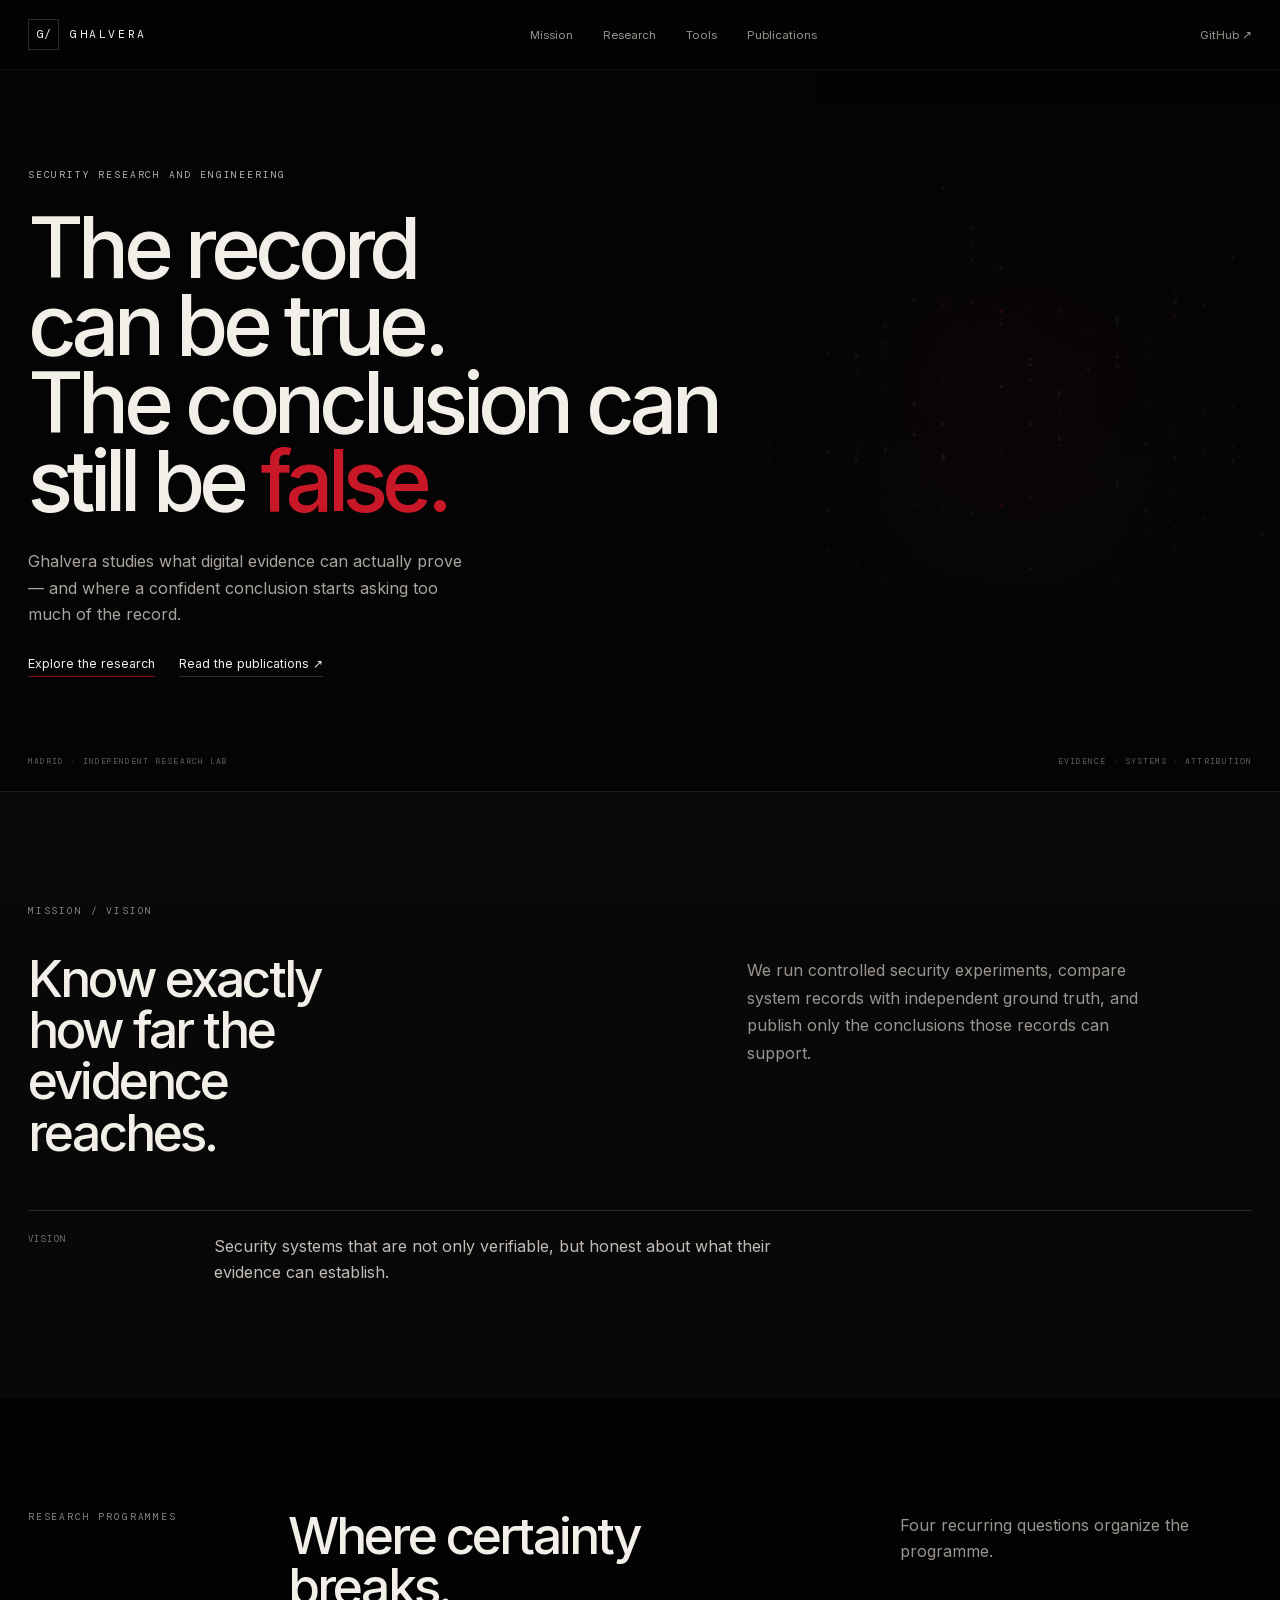
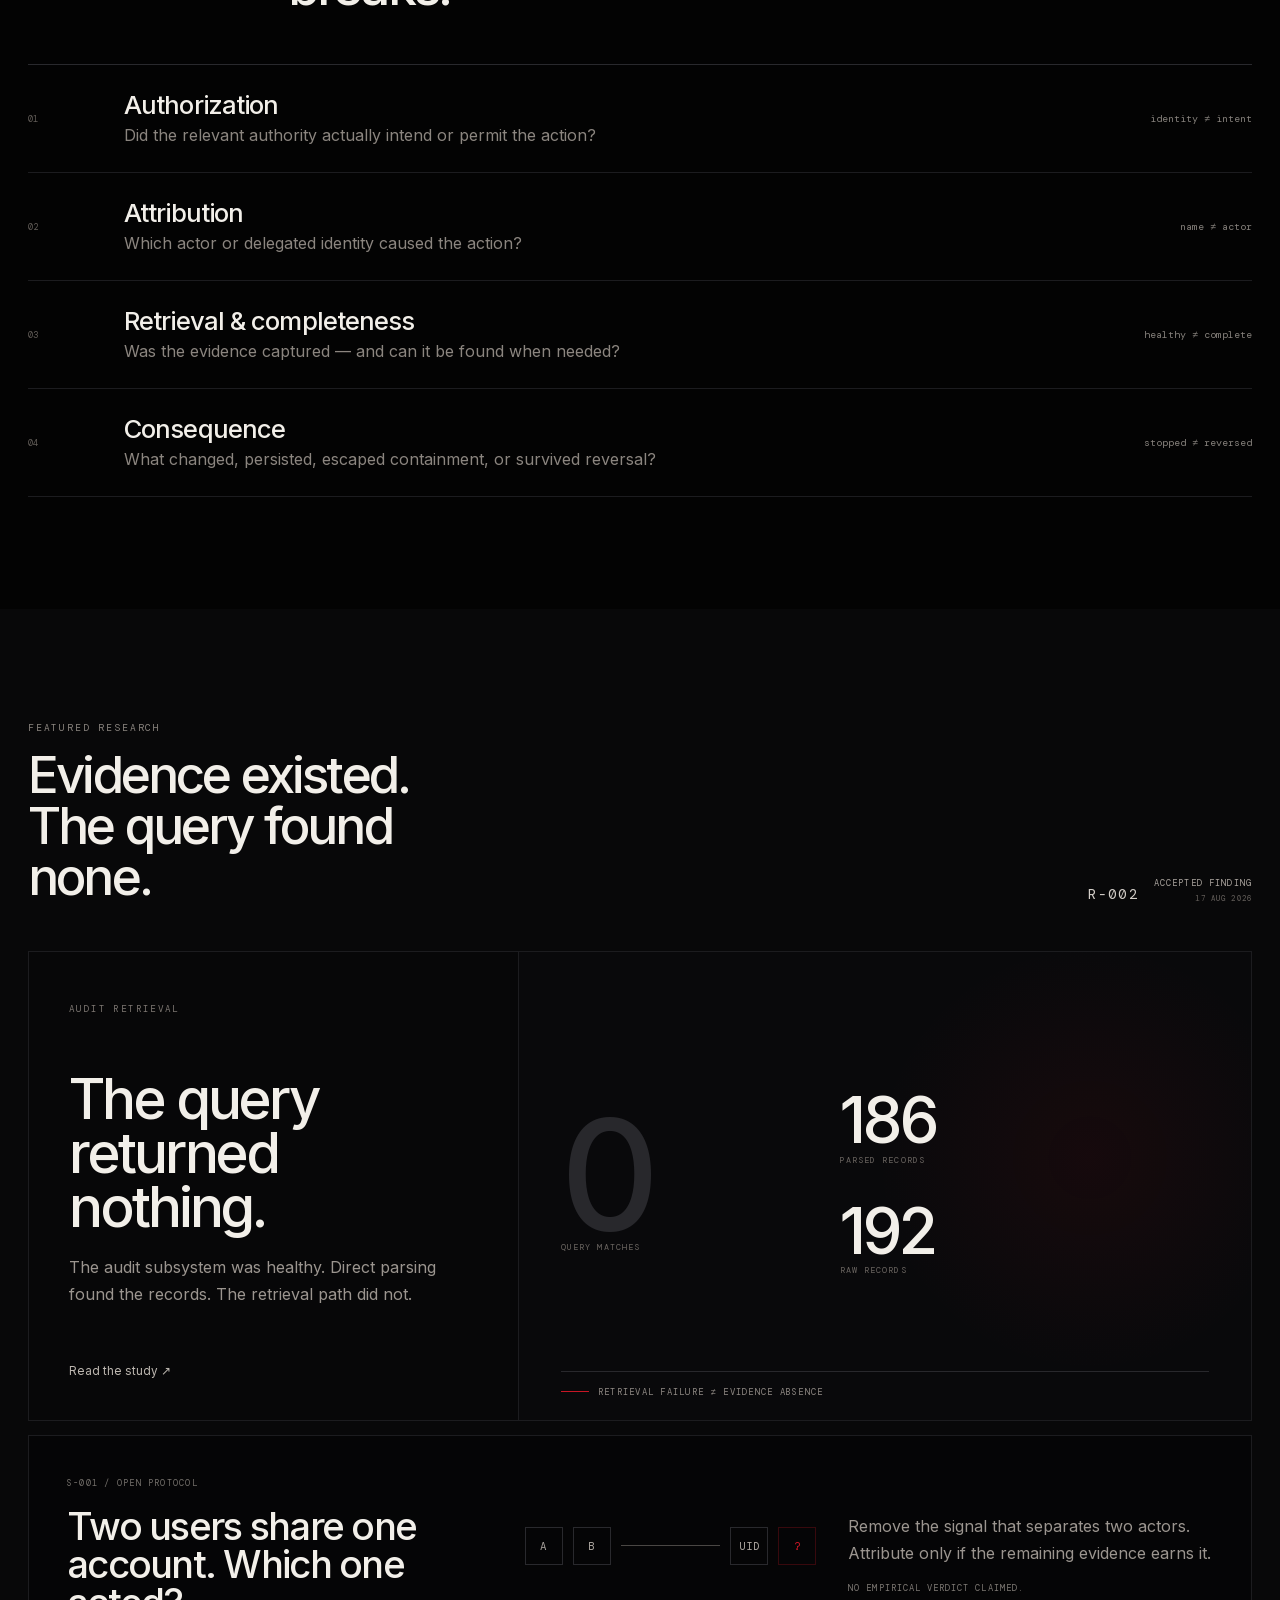
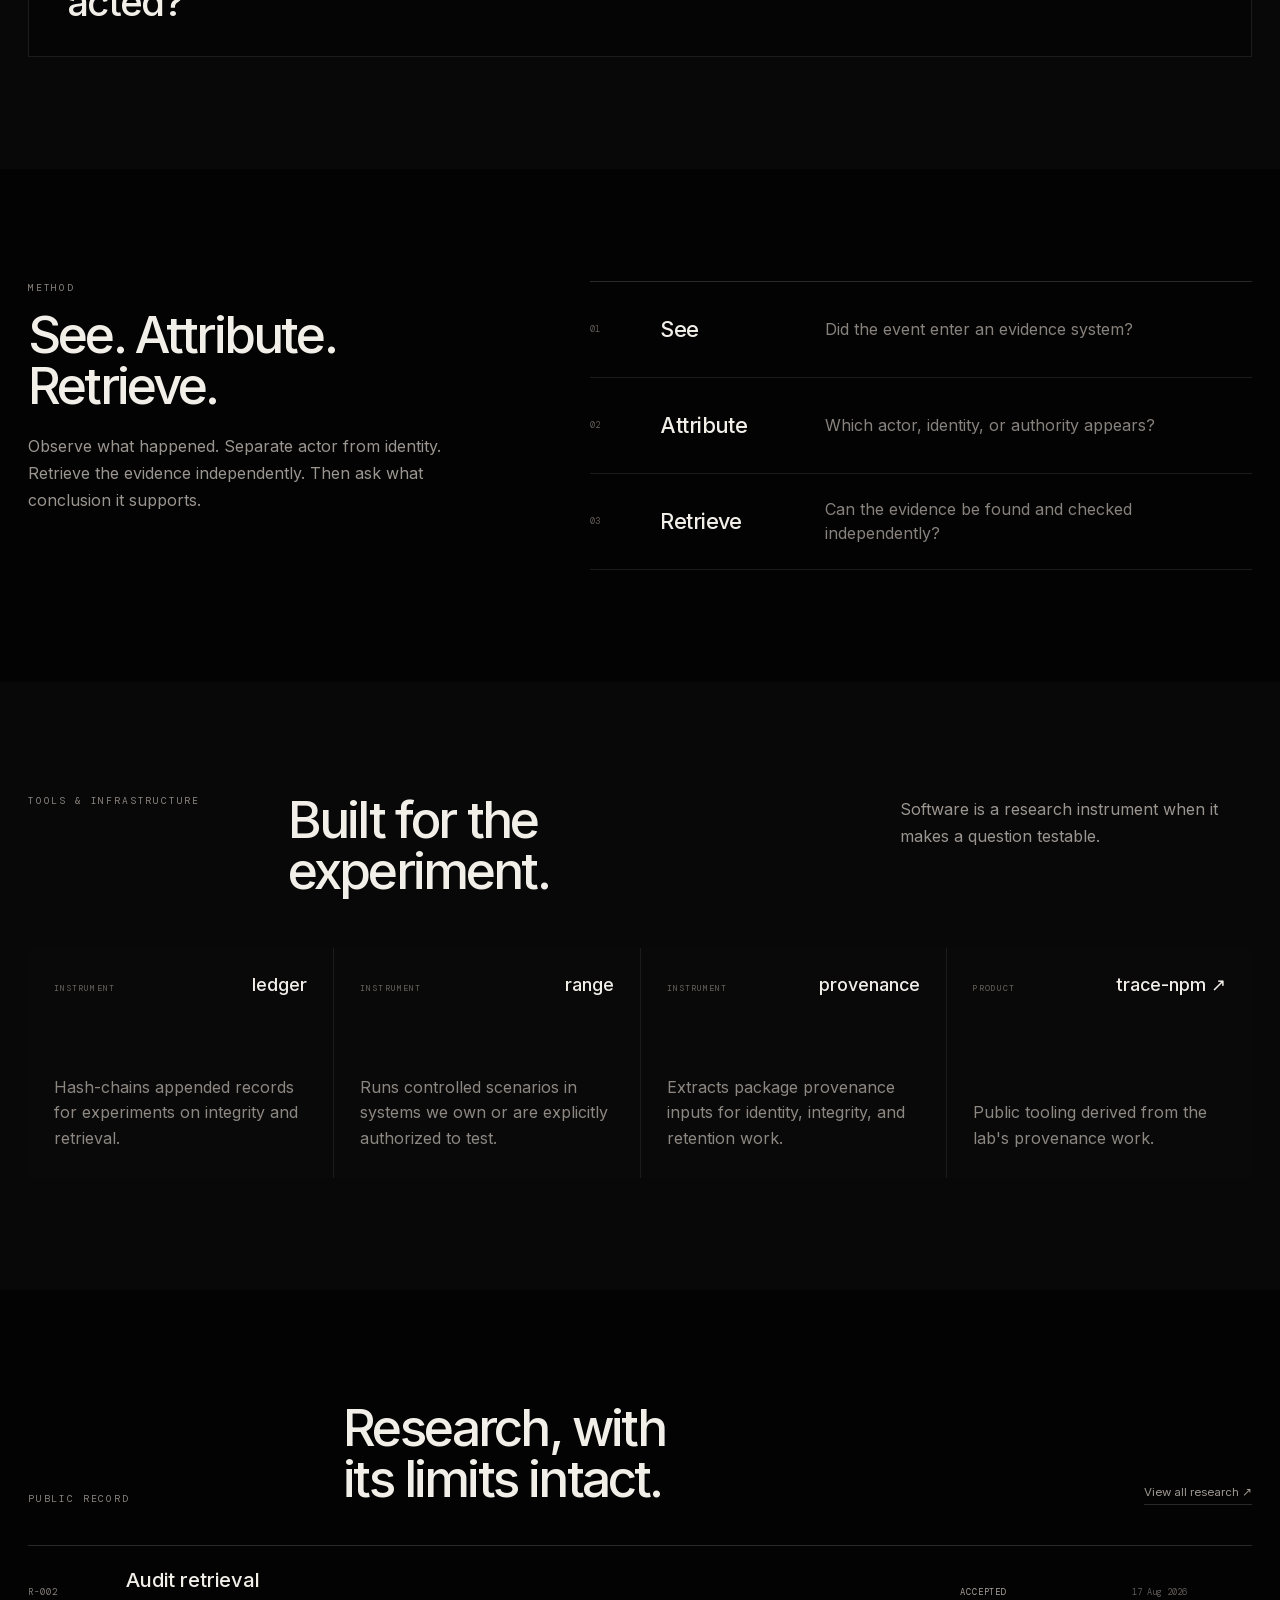
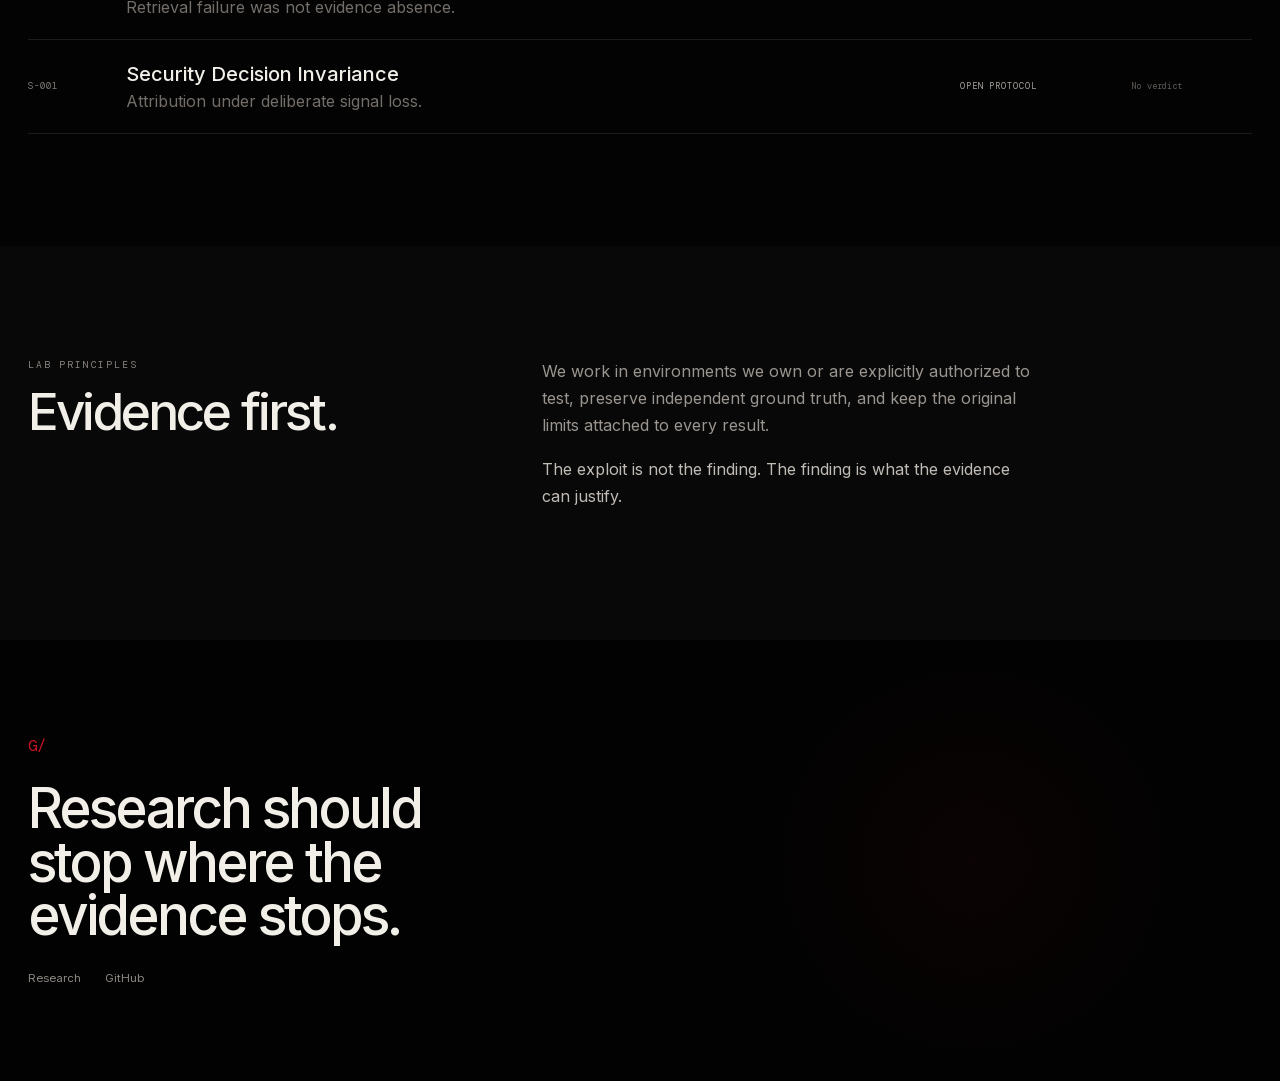
==== commit 86ad3b94: "Publish tightened institutional preview hierarchy" ====
--- a/institutional-preview/index.html
+++ b/institutional-preview/index.html
@@ -1 +1 @@
-<!doctype html><html lang="en"><head><meta charset="utf-8"><meta name="viewport" content="width=device-width,initial-scale=1"><meta name="robots" content="noindex,nofollow"><meta name="color-scheme" content="dark"><title>Ghalvera — Institutional design preview</title><meta name="description" content="Design preview for the next Ghalvera public research institute website."><link rel="stylesheet" href="institutional.css"><script src="institutional.js" defer></script></head><body><a class="skip" href="#main">Skip to content</a><header class="masthead"><a class="brand" href="../"><span>G/</span><b>GHALVERA</b></a><nav><a href="#mission">Mission</a><a href="#programmes">Research</a><a href="#tools">Tools</a><a href="#publications">Publications</a></nav><a class="github" href="https://github.com/Ghalvera">GitHub ↗</a></header><main id="main"><section class="hero"><canvas class="particle-field" data-particles aria-hidden="true"></canvas><div class="hero-shade" aria-hidden="true"></div><div class="hero-copy"><p class="kicker">Independent security research</p><h1>The record can be true.<br><em>The conclusion can still be false.</em></h1><p class="hero-lede">Ghalvera studies the limits of digital evidence: what a record proves, what it leaves open, and where a confident conclusion goes too far.</p><div class="hero-links"><a href="#programmes">Explore our research</a><a href="../studies/">Read the publications ↗</a></div></div><div class="hero-foot"><span>Madrid · Independent research lab</span><span>Security systems · evidence · attribution</span></div></section><section class="mission" id="mission"><p class="section-label">Mission</p><div class="mission-statement"><h2>Know exactly how far the evidence reaches.</h2><p>We run controlled security experiments, compare system records with independent ground truth, and publish only the conclusions the evidence can actually support.</p></div><div class="vision-strip"><span>Vision</span><p>Security systems that are not only verifiable, but honest about what their evidence can establish.</p></div></section><section class="programmes" id="programmes"><div class="section-intro"><p class="section-label">Research programmes</p><h2>Four places where certainty often breaks.</h2><p>Each programme asks one narrow question. The point is not to produce a dramatic answer. It is to find the boundary precisely.</p></div><div class="programme-list"><article><span>01</span><div><h3>Authorization</h3><p>Did the relevant authority actually intend or permit the action?</p></div><code>identity ≠ intent</code></article><article><span>02</span><div><h3>Attribution</h3><p>Which actor or delegated identity caused the action?</p></div><code>name ≠ actor</code></article><article><span>03</span><div><h3>Retrieval & completeness</h3><p>Was the evidence captured — and can it actually be found when needed?</p></div><code>healthy ≠ complete</code></article><article><span>04</span><div><h3>Consequence</h3><p>What changed, persisted, escaped containment, or survived reversal?</p></div><code>stopped ≠ reversed</code></article></div></section><section class="featured" id="research"><div class="featured-head"><div><p class="section-label">Featured research</p><h2>When the evidence exists,<br>but the tool says it does not.</h2></div><div class="featured-meta"><span>R-002</span><b>Accepted finding</b><small>17 Aug 2026</small></div></div><a class="r002" href="../studies/audit-retrieval.html"><div class="r002-copy"><p>Audit retrieval</p><h3>The query returned nothing.</h3><p>The audit subsystem was healthy. Direct parsing found the records. The retrieval path did not.</p><span>Read the study ↗</span></div><div class="r002-data" aria-label="R-002 actual study counts"><div class="zero"><strong>0</strong><span>query matches</span></div><div class="held"><div><strong>186</strong><span>parsed records</span></div><div><strong>192</strong><span>raw records</span></div></div><div class="finding">retrieval failure ≠ evidence absence</div></div></a><a class="s001" href="../studies/decision-invariance.html"><div><span class="study-ref">S-001 / OPEN PROTOCOL</span><h3>Two users share one account. Which one acted?</h3></div><div class="s001-glyph" aria-hidden="true"><span>A</span><span>B</span><i></i><b>UID</b><em>?</em></div><div class="s001-copy"><p>Remove the signal that separates two actors. Attribute only if the remaining evidence earns it.</p><strong>No empirical verdict claimed.</strong></div></a></section><section class="method"><div class="method-copy"><p class="section-label">Method</p><h2>See. Attribute. Retrieve.</h2><p>First observe what happened. Then separate the actor from the identity in the record. Finally, retrieve the evidence independently. Only after that do we ask what conclusion it supports.</p></div><div class="method-steps"><article><span>01</span><h3>See</h3><p>Did the event enter an evidence system?</p></article><article><span>02</span><h3>Attribute</h3><p>Which actor, identity, or authority appears?</p></article><article><span>03</span><h3>Retrieve</h3><p>Can the evidence be found and checked independently?</p></article></div></section><section class="tools" id="tools"><div class="section-intro"><p class="section-label">Tools & infrastructure</p><h2>Research instruments, built for the question.</h2><p>The lab builds software when the experiment needs it. A tool is useful because it makes a claim testable — not because it looks impressive in a repository.</p></div><div class="tool-grid"><article><div><span>Instrument</span><b>ledger</b></div><p>Hash-chains appended records so later experiments can reason about integrity and retrieval.</p></article><article><div><span>Instrument</span><b>range</b></div><p>Runs controlled scenarios in systems we own or are explicitly authorized to test.</p></article><article><div><span>Instrument</span><b>provenance</b></div><p>Extracts package provenance inputs for experiments on identity, integrity, and retention.</p></article><a href="https://github.com/Ghalvera/trace-npm"><div><span>Product</span><b>trace-npm ↗</b></div><p>Public tooling that brings part of the lab's provenance work into a reusable surface.</p></a></div></section><section class="publications" id="publications"><div class="publications-head"><p class="section-label">Public record</p><h2>Results keep their limits.</h2><a href="../studies/">View all research ↗</a></div><div class="pub-list"><a href="../studies/audit-retrieval.html"><span>R-002</span><div><h3>Audit retrieval</h3><p>Retrieval failure was not evidence absence.</p></div><b>Accepted</b><time>17 Aug 2026</time></a><a href="../studies/decision-invariance.html"><span>S-001</span><div><h3>Security Decision Invariance</h3><p>Attribution under deliberate signal loss.</p></div><b class="open">Open protocol</b><time>No verdict</time></a></div></section><section class="principles"><div><p class="section-label">The lab</p><h2>Experimental rigor over theatre.</h2></div><div class="principle-copy"><p>Ghalvera is an independent security research lab. We work in environments we own or are explicitly authorized to test, preserve ground truth, and keep the original limits attached to every result.</p><p>The exploit is not the finding. The finding is what the evidence does — or cannot — justify.</p></div></section><section class="close"><div class="close-mark">G/</div><p>Research should stop where the evidence stops.</p><div><a href="../studies/">Research</a><a href="https://github.com/Ghalvera">GitHub</a></div></section></main></body></html>+<!doctype html><html lang="en"><head><meta charset="utf-8"><meta name="viewport" content="width=device-width,initial-scale=1"><meta name="robots" content="noindex,nofollow"><meta name="color-scheme" content="dark"><title>Ghalvera — Institutional design preview</title><meta name="description" content="Design preview for the next Ghalvera public research institute website."><link rel="stylesheet" href="institutional-v3.css"><script src="institutional.js" defer></script></head><body><a class="skip" href="#main">Skip to content</a><header class="masthead"><a class="brand" href="../"><span>G/</span><b>GHALVERA</b></a><nav><a href="#mission">Mission</a><a href="#programmes">Research</a><a href="#tools">Tools</a><a href="#publications">Publications</a></nav><a class="github" href="https://github.com/Ghalvera">GitHub ↗</a></header><main id="main"><section class="hero"><canvas class="particle-field" data-particles aria-hidden="true"></canvas><div class="hero-shade" aria-hidden="true"></div><div class="hero-copy"><p class="kicker">Security research and engineering</p><h1>The record can be true.<br>The conclusion can still be <em>false.</em></h1><p class="hero-lede">Ghalvera studies what digital evidence can actually prove — and where a confident conclusion starts asking too much of the record.</p><div class="hero-links"><a href="#programmes">Explore the research</a><a href="../studies/">Read the publications ↗</a></div></div><div class="hero-foot"><span>Madrid · Independent research lab</span><span>Evidence · systems · attribution</span></div></section><section class="mission" id="mission"><p class="section-label">Mission / Vision</p><div class="mission-statement"><h2>Know exactly how far the evidence reaches.</h2><p>We run controlled security experiments, compare system records with independent ground truth, and publish only the conclusions those records can support.</p></div><div class="vision-strip"><span>Vision</span><p>Security systems that are not only verifiable, but honest about what their evidence can establish.</p></div></section><section class="programmes" id="programmes"><div class="section-intro"><p class="section-label">Research programmes</p><h2>Where certainty breaks.</h2><p>Four recurring questions organize the programme.</p></div><div class="programme-list"><article><span>01</span><div><h3>Authorization</h3><p>Did the relevant authority actually intend or permit the action?</p></div><code>identity ≠ intent</code></article><article><span>02</span><div><h3>Attribution</h3><p>Which actor or delegated identity caused the action?</p></div><code>name ≠ actor</code></article><article><span>03</span><div><h3>Retrieval & completeness</h3><p>Was the evidence captured — and can it be found when needed?</p></div><code>healthy ≠ complete</code></article><article><span>04</span><div><h3>Consequence</h3><p>What changed, persisted, escaped containment, or survived reversal?</p></div><code>stopped ≠ reversed</code></article></div></section><section class="featured" id="research"><div class="featured-head"><div><p class="section-label">Featured research</p><h2>Evidence existed.<br>The query found none.</h2></div><div class="featured-meta"><span>R-002</span><b>Accepted finding</b><small>17 Aug 2026</small></div></div><a class="r002" href="../studies/audit-retrieval.html"><div class="r002-copy"><p>Audit retrieval</p><h3>The query returned nothing.</h3><p>The audit subsystem was healthy. Direct parsing found the records. The retrieval path did not.</p><span>Read the study ↗</span></div><div class="r002-data" aria-label="R-002 actual study counts"><div class="zero"><strong>0</strong><span>query matches</span></div><div class="held"><div><strong>186</strong><span>parsed records</span></div><div><strong>192</strong><span>raw records</span></div></div><div class="finding">retrieval failure ≠ evidence absence</div></div></a><a class="s001" href="../studies/decision-invariance.html"><div><span class="study-ref">S-001 / OPEN PROTOCOL</span><h3>Two users share one account. Which one acted?</h3></div><div class="s001-glyph" aria-hidden="true"><span>A</span><span>B</span><i></i><b>UID</b><em>?</em></div><div class="s001-copy"><p>Remove the signal that separates two actors. Attribute only if the remaining evidence earns it.</p><strong>No empirical verdict claimed.</strong></div></a></section><section class="method"><div class="method-copy"><p class="section-label">Method</p><h2>See. Attribute. Retrieve.</h2><p>Observe what happened. Separate actor from identity. Retrieve the evidence independently. Then ask what conclusion it supports.</p></div><div class="method-steps"><article><span>01</span><h3>See</h3><p>Did the event enter an evidence system?</p></article><article><span>02</span><h3>Attribute</h3><p>Which actor, identity, or authority appears?</p></article><article><span>03</span><h3>Retrieve</h3><p>Can the evidence be found and checked independently?</p></article></div></section><section class="tools" id="tools"><div class="section-intro"><p class="section-label">Tools & infrastructure</p><h2>Built for the experiment.</h2><p>Software is a research instrument when it makes a question testable.</p></div><div class="tool-grid"><article><div><span>Instrument</span><b>ledger</b></div><p>Hash-chains appended records for experiments on integrity and retrieval.</p></article><article><div><span>Instrument</span><b>range</b></div><p>Runs controlled scenarios in systems we own or are explicitly authorized to test.</p></article><article><div><span>Instrument</span><b>provenance</b></div><p>Extracts package provenance inputs for identity, integrity, and retention work.</p></article><a href="https://github.com/Ghalvera/trace-npm"><div><span>Product</span><b>trace-npm ↗</b></div><p>Public tooling derived from the lab's provenance work.</p></a></div></section><section class="publications" id="publications"><div class="publications-head"><p class="section-label">Public record</p><h2>Research, with its limits intact.</h2><a href="../studies/">View all research ↗</a></div><div class="pub-list"><a href="../studies/audit-retrieval.html"><span>R-002</span><div><h3>Audit retrieval</h3><p>Retrieval failure was not evidence absence.</p></div><b>Accepted</b><time>17 Aug 2026</time></a><a href="../studies/decision-invariance.html"><span>S-001</span><div><h3>Security Decision Invariance</h3><p>Attribution under deliberate signal loss.</p></div><b>Open protocol</b><time>No verdict</time></a></div></section><section class="principles"><div><p class="section-label">Lab principles</p><h2>Evidence first.</h2></div><div class="principle-copy"><p>We work in environments we own or are explicitly authorized to test, preserve independent ground truth, and keep the original limits attached to every result.</p><p>The exploit is not the finding. The finding is what the evidence can justify.</p></div></section><section class="close"><div class="close-mark">G/</div><p>Research should stop where the evidence stops.</p><div><a href="../studies/">Research</a><a href="https://github.com/Ghalvera">GitHub</a></div></section></main></body></html>
--- a/institutional-preview/institutional-v3.css
+++ b/institutional-preview/institutional-v3.css
@@ -0,0 +1 @@
+@font-face{font-family:Inter;src:url("../assets/fonts/inter-latin.woff2") format("woff2");font-weight:400 800;font-display:swap}@font-face{font-family:DMMono;src:url("../assets/fonts/dm-mono-latin.woff2") format("woff2");font-weight:400;font-display:swap}:root{color-scheme:dark;--bg:#030303;--panel:#080809;--panel2:#0b0b0d;--bone:#f2efe9;--muted:#9b958f;--muted2:#6d6863;--red:#c81625;--line:#1c1c1f;--line2:#29292d;--sans:Inter,-apple-system,BlinkMacSystemFont,"Segoe UI",sans-serif;--mono:DMMono,ui-monospace,SFMono-Regular,Menlo,monospace;--pad:max(28px,calc((100vw - 1480px)/2));--ease:cubic-bezier(.16,1,.3,1)}*{box-sizing:border-box}html{scroll-behavior:smooth}body{margin:0;background:var(--bg);color:var(--bone);font-family:var(--sans);-webkit-font-smoothing:antialiased;overflow-x:hidden}body:before{content:"";position:fixed;inset:0;pointer-events:none;z-index:100;opacity:.022;background-image:url("data:image/svg+xml,%3Csvg viewBox='0 0 180 180' xmlns='http://www.w3.org/2000/svg'%3E%3Cfilter id='n'%3E%3CfeTurbulence type='fractalNoise' baseFrequency='.9' numOctaves='3' stitchTiles='stitch'/%3E%3C/filter%3E%3Crect width='100%25' height='100%25' filter='url(%23n)' opacity='.18'/%3E%3C/svg%3E");mix-blend-mode:screen}.skip{position:fixed;left:12px;top:12px;z-index:200;transform:translateY(-160%);background:var(--bone);color:#000;padding:8px 12px;text-decoration:none}.skip:focus{transform:none}.masthead{position:fixed;z-index:80;top:0;left:0;right:0;height:70px;padding:0 var(--pad);display:grid;grid-template-columns:auto 1fr auto;align-items:center;gap:40px;background:rgba(3,3,3,.7);backdrop-filter:blur(18px);border-bottom:1px solid rgba(255,255,255,.055)}.brand{display:flex;align-items:center;gap:11px;color:var(--bone);text-decoration:none;font:400 .71rem var(--mono);letter-spacing:.23em}.brand span{display:grid;place-items:center;width:31px;height:31px;border:1px solid rgba(255,255,255,.15);letter-spacing:0}.brand b{font-weight:400}.masthead nav{display:flex;gap:30px;justify-content:center}.masthead nav a,.github{color:#99938d;text-decoration:none;font-size:.72rem}.masthead nav a:hover,.github:hover{color:var(--bone)}.hero{min-height:88svh;padding:132px var(--pad) 78px;display:flex;align-items:center;position:relative;overflow:hidden;border-bottom:1px solid var(--line);background:linear-gradient(180deg,#020202,#050506 72%,#030303)}.particle-field{position:absolute;inset:0;width:100%;height:100%;opacity:.55}.hero-shade{position:absolute;inset:0;background:linear-gradient(90deg,rgba(3,3,3,.98) 0 36%,rgba(3,3,3,.83) 52%,rgba(3,3,3,.36) 72%,rgba(3,3,3,.55) 100%),radial-gradient(circle at 80% 50%,rgba(200,22,37,.055),transparent 24%);pointer-events:none}.hero-copy{position:relative;z-index:2;max-width:1180px}.kicker,.section-label{margin:0;font:400 .6rem var(--mono);letter-spacing:.19em;text-transform:uppercase;color:#8c8680}.kicker{color:#bbb4ad}.hero h1{margin:28px 0 0;max-width:13.5ch;font:500 clamp(3.9rem,6.6vw,7.4rem)/.92 var(--sans);letter-spacing:-.067em;text-wrap:balance}.hero h1 em{font-style:normal;color:var(--red)}.hero-lede{max-width:45ch;margin:28px 0 0;font-size:clamp(1rem,1.25vw,1.16rem);line-height:1.68;color:#aaa49e}.hero-links{display:flex;gap:24px;margin-top:28px}.hero-links a{color:var(--bone);text-decoration:none;font-size:.78rem;padding-bottom:5px;border-bottom:1px solid rgba(255,255,255,.17)}.hero-links a:first-child{border-color:rgba(200,22,37,.58)}.hero-foot{position:absolute;z-index:2;left:var(--pad);right:var(--pad);bottom:24px;display:flex;justify-content:space-between;gap:18px;font:400 .51rem var(--mono);letter-spacing:.13em;text-transform:uppercase;color:#5f5a55}.mission,.programmes,.featured,.method,.tools,.publications,.principles{padding:112px var(--pad)}.mission{background:var(--panel)}.mission-statement{display:grid;grid-template-columns:1.1fr .9fr;gap:8vw;align-items:start;margin-top:36px}.mission h2,.section-intro h2,.featured-head h2,.method h2,.publications h2,.principles h2{margin:0;font:500 clamp(2.5rem,4vw,4.65rem)/1 var(--sans);letter-spacing:-.055em}.mission-statement h2{max-width:12ch}.mission-statement>p{max-width:43ch;margin:4px 0 0;font-size:1rem;line-height:1.72;color:var(--muted)}.vision-strip{display:grid;grid-template-columns:150px 1fr;gap:36px;margin-top:52px;padding-top:22px;border-top:1px solid var(--line2)}.vision-strip span{font:400 .57rem var(--mono);letter-spacing:.16em;text-transform:uppercase;color:#77716c}.vision-strip p{margin:0;max-width:58ch;color:#c2bcb5;line-height:1.65}.programmes{background:var(--bg)}.section-intro{display:grid;grid-template-columns:.38fr 1fr .62fr;gap:44px;align-items:start;margin-bottom:52px}.section-intro h2{max-width:13ch}.section-intro>p:last-child{margin:2px 0 0;max-width:35ch;color:var(--muted);line-height:1.68}.programme-list{border-top:1px solid var(--line2)}.programme-list article{display:grid;grid-template-columns:70px 1fr auto;gap:26px;align-items:center;min-height:108px;border-bottom:1px solid var(--line);transition:background .2s var(--ease),padding .2s var(--ease)}.programme-list article:hover{background:#080809;padding:0 12px}.programme-list>article>span{font:400 .56rem var(--mono);color:#625d58}.programme-list h3{margin:0;font:500 clamp(1.4rem,2vw,2.15rem)/1 var(--sans);letter-spacing:-.035em}.programme-list p{margin:7px 0 0;color:#8b857f}.programme-list code{font:400 .63rem var(--mono);color:#85807b}.featured{background:var(--panel)}.featured-head{display:grid;grid-template-columns:1fr auto;gap:50px;align-items:end;margin-bottom:48px}.featured-head h2{margin-top:15px;max-width:14ch}.featured-meta{display:grid;grid-template-columns:auto auto;gap:5px 15px;align-items:end;text-align:right;font:400 .55rem var(--mono);letter-spacing:.13em;text-transform:uppercase}.featured-meta span{grid-row:1/3;font-size:.9rem;color:#d4cfc9}.featured-meta b{font-weight:400;color:#aaa49e}.featured-meta small{color:#615c58}.r002{min-height:470px;display:grid;grid-template-columns:.8fr 1.2fr;color:inherit;text-decoration:none;border:1px solid var(--line);background:#070708;position:relative;overflow:hidden}.r002-copy{padding:42px 40px;display:flex;flex-direction:column}.r002-copy>p:first-child{font:400 .58rem var(--mono);letter-spacing:.15em;text-transform:uppercase;color:#7d7772}.r002-copy h3{margin:48px 0 0;max-width:9ch;font:500 clamp(2.6rem,4.4vw,4.65rem)/.96 var(--sans);letter-spacing:-.055em}.r002-copy h3+p{margin:20px 0 0;max-width:38ch;color:var(--muted);line-height:1.68}.r002-copy span{margin-top:auto;font-size:.73rem;color:#beb8b1}.r002-data{position:relative;display:grid;grid-template-columns:.86fr 1.14fr;align-items:center;padding:42px;border-left:1px solid var(--line);background:radial-gradient(circle at 78% 44%,rgba(200,22,37,.07),transparent 34%),#09090b}.zero strong{display:block;font:500 clamp(7rem,12vw,12rem)/.76 var(--sans);letter-spacing:-.09em;color:#28282c}.zero span,.held span{font:400 .53rem var(--mono);letter-spacing:.13em;color:#68635f;text-transform:uppercase}.held{display:grid;gap:38px}.held strong{display:block;font:500 clamp(3.1rem,5vw,5.7rem)/.82 var(--sans);letter-spacing:-.06em}.finding{position:absolute;left:42px;right:42px;bottom:22px;padding-top:14px;border-top:1px solid #28282c;font:400 .56rem var(--mono);letter-spacing:.14em;color:#8f8984;text-transform:uppercase}.finding:before{content:"";display:inline-block;width:28px;height:1px;margin:0 9px 3px 0;background:var(--red)}.s001{margin-top:14px;min-height:220px;display:grid;grid-template-columns:1.05fr .72fr .9fr;align-items:center;gap:32px;padding:34px 38px;color:inherit;text-decoration:none;background:#050506;border:1px solid var(--line)}.study-ref{font:400 .55rem var(--mono);letter-spacing:.14em;color:#74706b}.s001 h3{margin:17px 0 0;font:500 clamp(1.8rem,3vw,3.1rem)/1 var(--sans);letter-spacing:-.045em}.s001-glyph{display:grid;grid-template-columns:auto auto 1fr auto auto;align-items:center;gap:10px;font:400 .68rem var(--mono);color:#aaa49e}.s001-glyph span,.s001-glyph b,.s001-glyph em{display:grid;place-items:center;width:38px;height:38px;border:1px solid #29292d;font-weight:400;font-style:normal}.s001-glyph i{height:1px;background:#4a4744}.s001-glyph em{color:var(--red);border-color:rgba(200,22,37,.26)}.s001-copy{color:var(--muted);line-height:1.65}.s001-copy strong{display:block;margin-top:11px;font:400 .55rem var(--mono);letter-spacing:.12em;color:#7e7974;text-transform:uppercase}.method{display:grid;grid-template-columns:.82fr 1.18fr;gap:8vw;align-items:start;background:var(--bg)}.method-copy h2{margin-top:15px;max-width:10ch}.method-copy>p:last-child{max-width:42ch;margin:22px 0 0;color:var(--muted);line-height:1.68}.method-steps{border-top:1px solid var(--line2)}.method-steps article{display:grid;grid-template-columns:50px 145px 1fr;gap:20px;align-items:center;min-height:96px;border-bottom:1px solid var(--line)}.method-steps span{font:400 .55rem var(--mono);color:#625d59}.method-steps h3{margin:0;font:500 1.35rem var(--sans);letter-spacing:-.025em}.method-steps p{margin:0;color:#88827d;line-height:1.55}.tools{background:var(--panel)}.tool-grid{display:grid;grid-template-columns:repeat(4,1fr);gap:1px;margin-top:44px;background:var(--line)}.tool-grid>*{min-height:230px;padding:26px;background:#09090a;color:inherit;text-decoration:none;display:flex;flex-direction:column;transition:background .2s var(--ease),transform .2s var(--ease)}.tool-grid>*:hover{background:#0d0d0f;transform:translateY(-2px)}.tool-grid div{display:flex;justify-content:space-between;gap:14px;align-items:baseline}.tool-grid span{font:400 .52rem var(--mono);letter-spacing:.13em;text-transform:uppercase;color:#66615c}.tool-grid b{font:500 1.12rem var(--sans)}.tool-grid p{margin:auto 0 0;color:#8d8781;line-height:1.62}.publications{background:var(--bg)}.publications-head{display:grid;grid-template-columns:.36fr 1fr auto;gap:42px;align-items:end;margin-bottom:40px}.publications-head h2{max-width:10ch}.publications-head>a{color:#9f9993;text-decoration:none;font-size:.72rem;padding-bottom:5px;border-bottom:1px solid #29292d}.pub-list{border-top:1px solid var(--line2)}.pub-list>a{display:grid;grid-template-columns:76px 1fr 150px 120px;gap:22px;align-items:center;min-height:94px;color:inherit;text-decoration:none;border-bottom:1px solid var(--line)}.pub-list>a>span{font:400 .58rem var(--mono);color:#837e79}.pub-list h3{margin:0;font:500 1.25rem var(--sans)}.pub-list p{margin:5px 0 0;color:#736e69}.pub-list b{font:400 .55rem var(--mono);letter-spacing:.1em;text-transform:uppercase;color:#aaa49e}.pub-list time{font:400 .54rem var(--mono);color:#625d59}.principles{display:grid;grid-template-columns:.72fr 1.28fr;gap:9vw;background:var(--panel)}.principles h2{margin-top:15px;max-width:12ch}.principle-copy{max-width:49ch}.principle-copy p{margin:0 0 17px;color:var(--muted);line-height:1.7}.principle-copy p:last-child{color:#c1bbb5}.close{min-height:46svh;padding:96px var(--pad);display:flex;flex-direction:column;justify-content:center;background:radial-gradient(circle at 76% 50%,rgba(200,22,37,.045),transparent 23%),#020202}.close-mark{font:400 .95rem var(--mono);color:var(--red)}.close p{max-width:14ch;margin:26px 0 0;font:500 clamp(2.5rem,4.3vw,4.8rem)/.98 var(--sans);letter-spacing:-.055em}.close>div:last-child{display:flex;gap:24px;margin-top:28px}.close a{color:#8f8983;text-decoration:none;font-size:.72rem}@media(max-width:1100px){.masthead nav{display:none}.mission-statement,.section-intro,.method,.principles{grid-template-columns:1fr;gap:36px}.featured-head,.publications-head{grid-template-columns:1fr}.featured-meta{text-align:left;justify-content:start}.r002{grid-template-columns:1fr}.r002-data{border-left:0;border-top:1px solid var(--line);min-height:330px}.s001{grid-template-columns:1fr}.tool-grid{grid-template-columns:1fr 1fr}.pub-list>a{grid-template-columns:68px 1fr 120px}.pub-list time{display:none}}@media(max-width:680px){:root{--pad:18px}.masthead{height:64px;grid-template-columns:auto 1fr}.github{justify-self:end}.hero{min-height:auto;padding-top:108px;padding-bottom:86px}.hero h1{font-size:clamp(3rem,13vw,4.3rem);line-height:.96}.hero-lede{font-size:.98rem}.hero-links{flex-direction:column;align-items:flex-start;gap:13px}.hero-foot{display:none}.mission,.programmes,.featured,.method,.tools,.publications,.principles{padding:76px var(--pad)}.mission h2,.section-intro h2,.featured-head h2,.method h2,.publications h2,.principles h2{font-size:2.55rem}.vision-strip{grid-template-columns:1fr;gap:12px;margin-top:38px}.programme-list article{grid-template-columns:34px 1fr;padding:20px 0}.programme-list code{grid-column:2}.r002-copy{padding:28px 22px;min-height:330px}.r002-copy h3{font-size:3rem;margin-top:40px}.r002-data{padding:24px;min-height:300px}.zero strong{font-size:7rem}.held strong{font-size:3.2rem}.finding{left:24px;right:24px}.s001{padding:26px 22px}.method-steps article{grid-template-columns:34px 110px 1fr}.tool-grid{grid-template-columns:1fr}.tool-grid>*{min-height:190px}.pub-list>a{grid-template-columns:55px 1fr}.pub-list b{display:none}.close{min-height:42svh}.close p{font-size:3rem}}@media(prefers-reduced-motion:reduce){html{scroll-behavior:auto}.particle-field{display:none}.programme-list article,.tool-grid>*{transition:none}}
